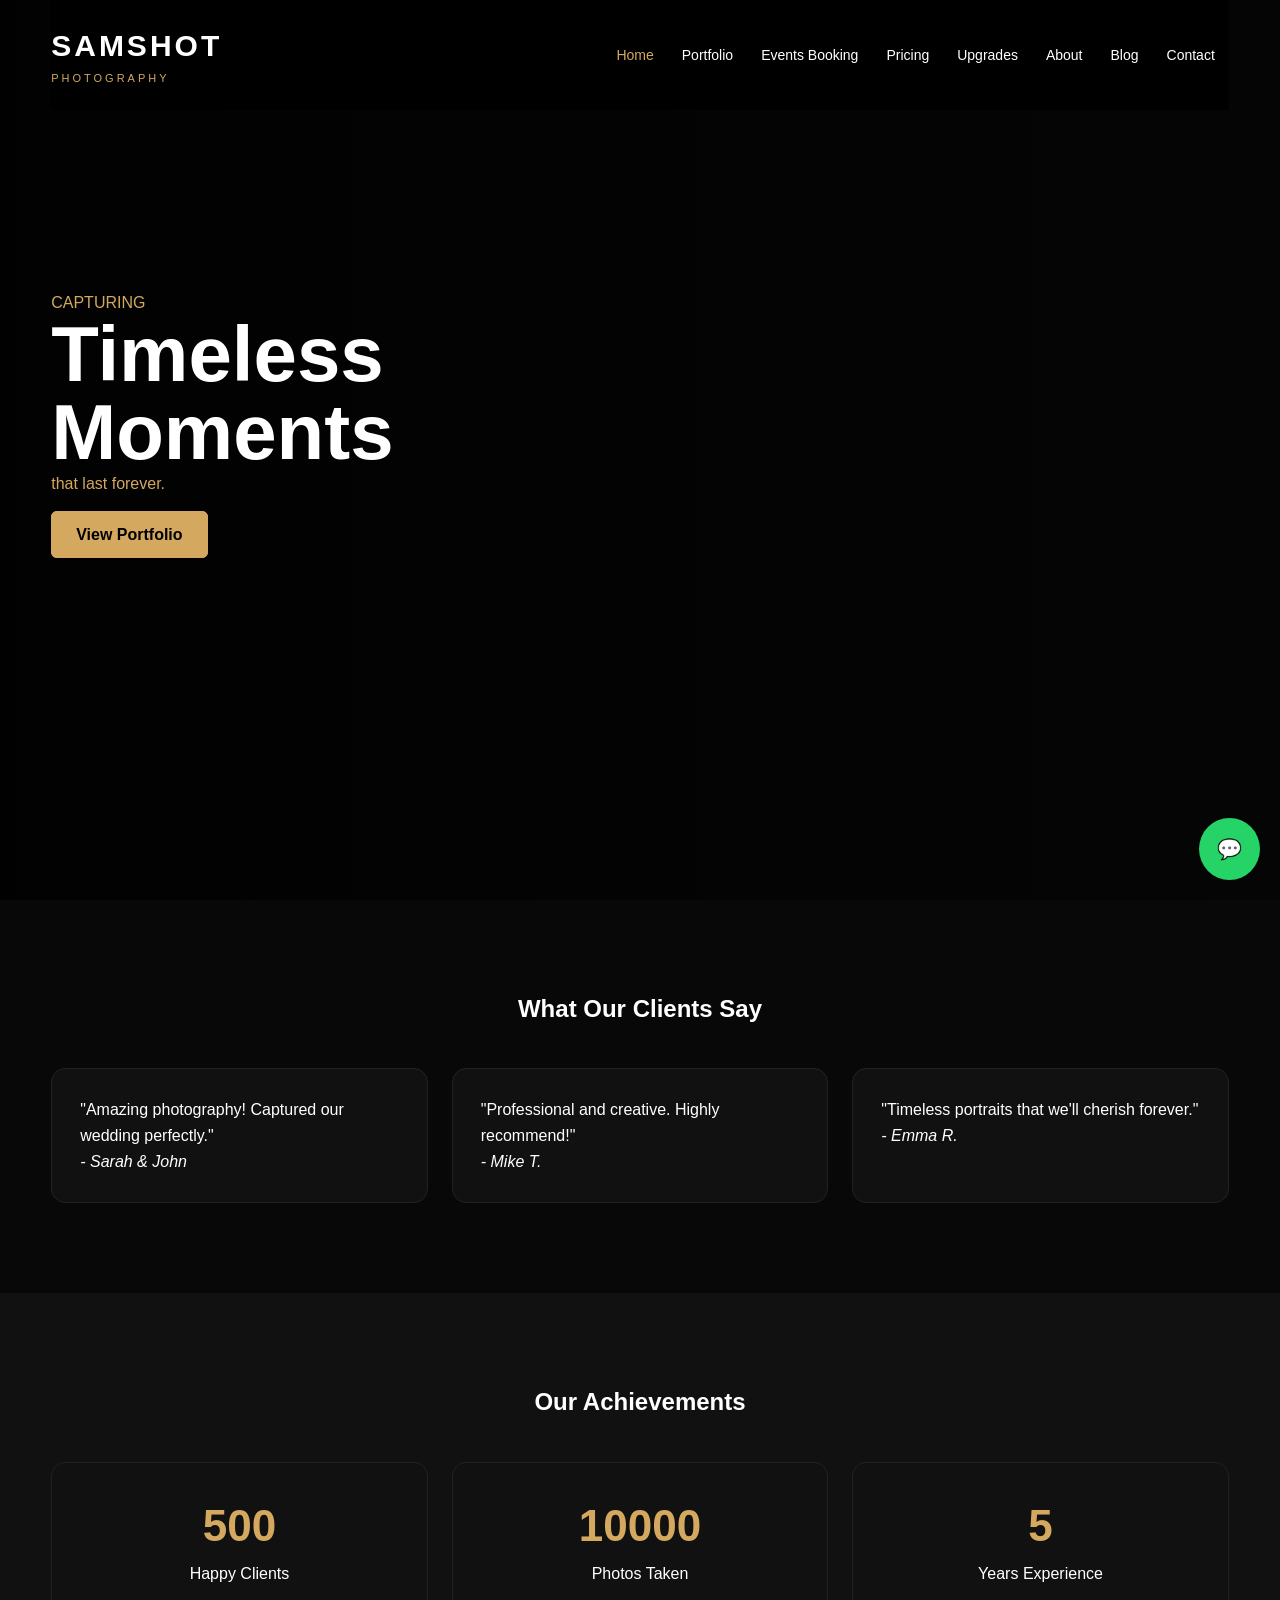
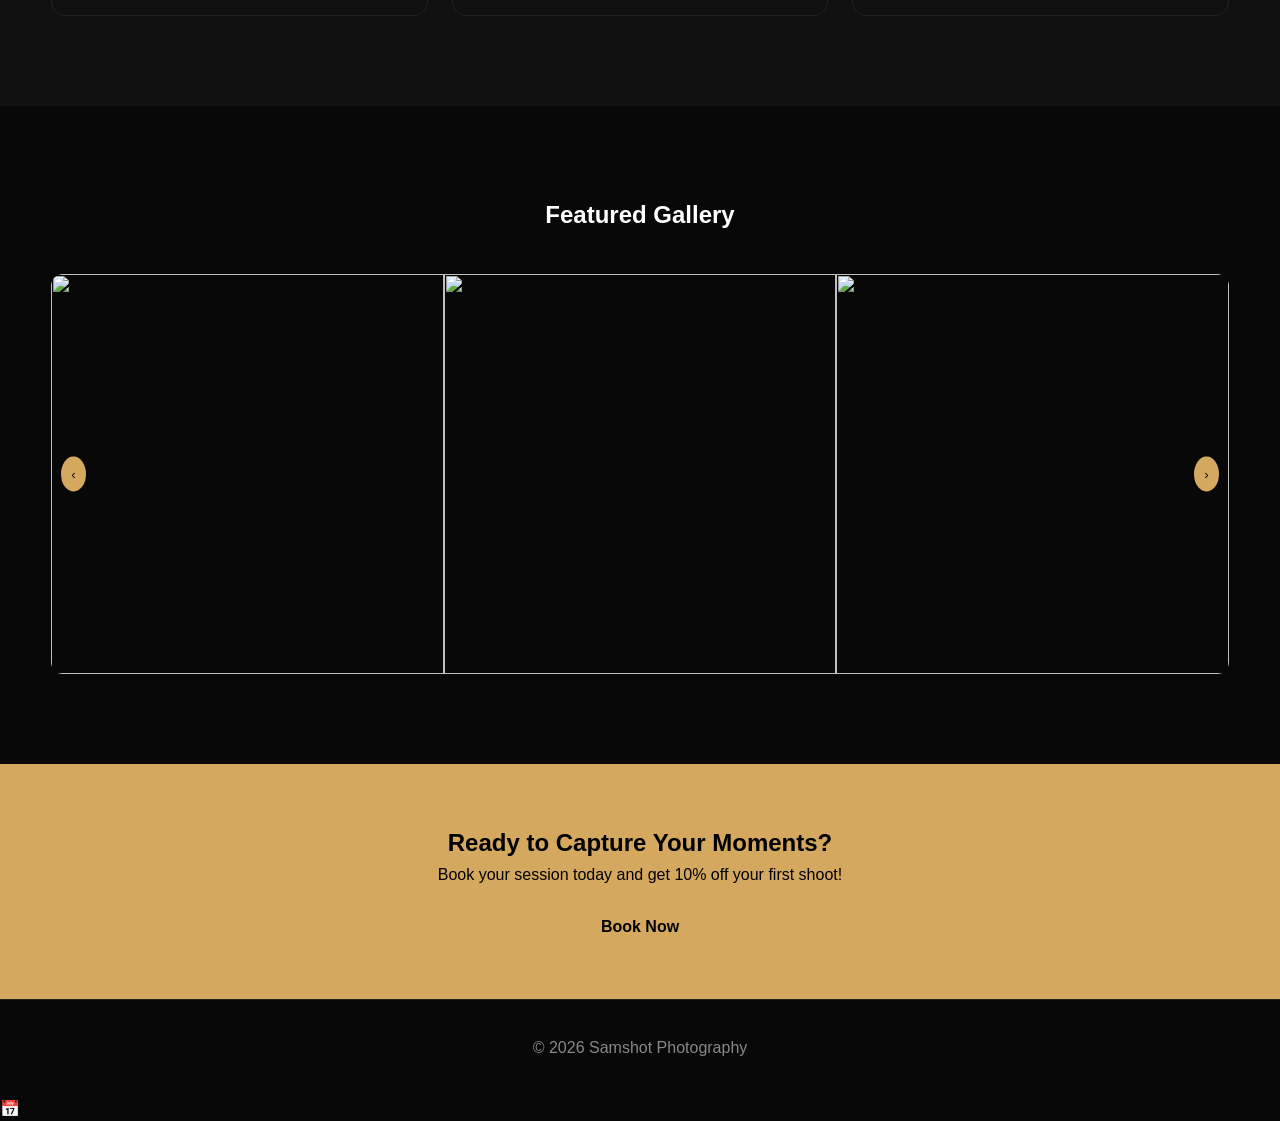
==== index.html @ 4352fd25 "first commit" ====
<!DOCTYPE html><html><head><title>Samshot Photography</title><meta name='description' content='Professional photography services in Narok, Kenya. Capturing timeless moments with cinematic quality.'><meta name='keywords' content='photography, portraits, events, outdoor shoots, Narok, Kenya'><meta property='og:title' content='Samshot Photography'><meta property='og:description' content='Capturing timeless moments that last forever.'><meta property='og:image' content='https://images.unsplash.com/photo-1492691527719-9d1e07e534b4?auto=format&fit=crop&w=1200&q=80'><meta property='og:url' content='https://samshotphotography.com'><link rel='stylesheet' href='style.css'></head><body>
<header class='hero'><div class='overlay'><div class='container'>
<div class='topbar'><div class='logo'>SAMSHOT<span>PHOTOGRAPHY</span></div><nav class='nav'><a href='index.html' class='active'>Home</a><a href='portfolio.html'>Portfolio</a><a href='events-booking.html'>Events Booking</a><a href='pricing.html'>Pricing</a><a href='upgrades.html'>Upgrades</a><a href='about.html'>About</a><a href='blog.html'>Blog</a><a href='contact.html'>Contact</a></nav><div class='hamburger' onclick='toggleMenu()'>☰</div></div><div class='nav-mobile' id='navMobile'><a href='index.html' class='active'>Home</a><a href='portfolio.html'>Portfolio</a><a href='events-booking.html'>Events Booking</a><a href='pricing.html'>Pricing</a><a href='upgrades.html'>Upgrades</a><a href='about.html'>About</a><a href='blog.html'>Blog</a><a href='contact.html'>Contact</a></div>
<div class='hero-content'><p class='gold'>CAPTURING</p><h1>Timeless Moments</h1><p class='gold'>that last forever.</p><br><a class='btn' href='portfolio.html'>View Portfolio</a></div>
</div></div></header><section class='section'><div class='container'><h2 style='text-align:center;margin-bottom:40px'>What Our Clients Say</h2><div class='grid grid-3'><div class='card'><p>"Amazing photography! Captured our wedding perfectly."</p><cite>- Sarah & John</cite></div><div class='card'><p>"Professional and creative. Highly recommend!"</p><cite>- Mike T.</cite></div><div class='card'><p>"Timeless portraits that we'll cherish forever."</p><cite>- Emma R.</cite></div></div></div></section><section class='section' style='background:#111'><div class='container'><h2 style='text-align:center;margin-bottom:40px'>Our Achievements</h2><div class='grid grid-3'><div class='card' style='text-align:center'><div class='price' id='counter1'>0</div><p>Happy Clients</p></div><div class='card' style='text-align:center'><div class='price' id='counter2'>0</div><p>Photos Taken</p></div><div class='card' style='text-align:center'><div class='price' id='counter3'>0</div><p>Years Experience</p></div></div></div></section><section class='section'><div class='container'><h2 style='text-align:center;margin-bottom:40px'>Featured Gallery</h2><div class='slider' style='position:relative;overflow:hidden;border-radius:12px'><div class='slides' style='display:flex;transition:transform 0.5s'><img src='https://images.unsplash.com/photo-1511285560929-80b456fea0bc?auto=format&fit=crop&w=800&q=80' style='width:100%;height:400px;object-fit:cover'><img src='https://images.unsplash.com/photo-1522673607200-164d1b6ce486?auto=format&fit=crop&w=800&q=80' style='width:100%;height:400px;object-fit:cover'><img src='https://images.unsplash.com/photo-1500530855697-b586d89ba3ee?auto=format&fit=crop&w=800&q=80' style='width:100%;height:400px;object-fit:cover'></div><button class='prev' style='position:absolute;left:10px;top:50%;transform:translateY(-50%);background:#d4a85f;color:#000;border:none;padding:10px;border-radius:50%'>‹</button><button class='next' style='position:absolute;right:10px;top:50%;transform:translateY(-50%);background:#d4a85f;color:#000;border:none;padding:10px;border-radius:50%'>›</button></div></div></section><section class='section' style='background:#d4a85f;color:#000;text-align:center;padding:60px 0'><div class='container'><h2>Ready to Capture Your Moments?</h2><p>Book your session today and get 10% off your first shoot!</p><br><a class='btn' href='contact.html'>Book Now</a></div></section><div class='footer'>© <span class='year'></span> Samshot Photography</div><a class='whatsapp' href='https://wa.me/254700000000' target='_blank'>💬</a><a class='sticky-booking' href='events-booking.html'>📅</a><script src='script.js'></script></body></html>
---- style.css ----
*{margin:0;padding:0;box-sizing:border-box;scroll-behavior:smooth}body{font-family:Inter,Arial,sans-serif;background:#080808;color:#fff;line-height:1.6;overflow-x:hidden}a{text-decoration:none;color:#fff;transition:.3s}a:hover{color:#d4a85f}img{max-width:100%;display:block}.container{width:92%;max-width:1300px;margin:auto}.topbar{display:flex;justify-content:space-between;align-items:center;padding:22px 0;position:sticky;top:0;background:rgba(0,0,0,.85);backdrop-filter:blur(10px);z-index:999}.logo{font-size:30px;font-weight:700;letter-spacing:3px}.logo span{display:block;font-size:11px;color:#d4a85f;font-weight:400}.nav a{margin:0 14px;font-size:14px}.btn{padding:14px 24px;border:1px solid #d4a85f;background:#d4a85f;color:#000;font-weight:700;border-radius:6px}.btn:hover{transform:translateY(-2px)}.hero{min-height:100vh;background:url('https://images.unsplash.com/photo-1492691527719-9d1e07e534b4?auto=format&fit=crop&w=1600&q=80') center/cover no-repeat;position:relative}.overlay{background:linear-gradient(to right,rgba(0,0,0,.82),rgba(0,0,0,.35));min-height:100vh}.hero-content{padding-top:180px;max-width:620px;animation:fadeUp 1s ease}.hero h1{font-size:78px;line-height:1}.gold{color:#d4a85f}.section{padding:90px 0}.grid{display:grid;gap:24px}.grid-3{grid-template-columns:repeat(auto-fit,minmax(260px,1fr))}.card{background:#111;border:1px solid #222;padding:28px;border-radius:14px;transition:.35s}.card:hover{transform:translateY(-8px);border-color:#d4a85f}.price{font-size:44px;color:#d4a85f;font-weight:700}.gallery img{height:300px;object-fit:cover;border-radius:12px;transition:.4s}.gallery img:hover{transform:scale(1.03)}input,textarea{width:100%;padding:15px;background:#101010;border:1px solid #333;color:#fff;margin-bottom:14px;border-radius:8px}.footer{text-align:center;padding:35px;color:#888;border-top:1px solid #222}.badge{display:inline-block;background:#d4a85f;color:#000;padding:6px 10px;border-radius:20px;font-size:12px;font-weight:700;margin-bottom:14px}.whatsapp{position:fixed;right:20px;bottom:20px;background:#25D366;color:#fff;padding:15px 18px;border-radius:50%;font-size:20px;z-index:999}.hamburger{display:none;font-size:24px;cursor:pointer}.nav-mobile{position:fixed;top:0;left:-100%;width:70%;height:100%;background:#111;padding:80px 20px;transition:.3s;z-index:1000}.nav-mobile a{display:block;margin:20px 0;font-size:18px}.nav-mobile.active{left:0}.nav a.active{color:#d4a85f}.nav-mobile a.active{color:#d4a85f}@media(max-width:768px){table,thead,tbody,th,td,tr{display:block}thead tr{position:absolute;top:-9999px;left:-9999px}tr{margin:0 0 1rem 0;border:1px solid #333;padding:15px;border-radius:8px}td:before{position:absolute;left:6px;width:45%;padding-right:10px;white-space:nowrap;font-weight:700}td:nth-of-type(1):before{content:"Package:"}td:nth-of-type(2):before{content:"Price:"}td:nth-of-type(3):before{content:"Details:"}td:nth-of-type(4):before{content:"Book:"}}
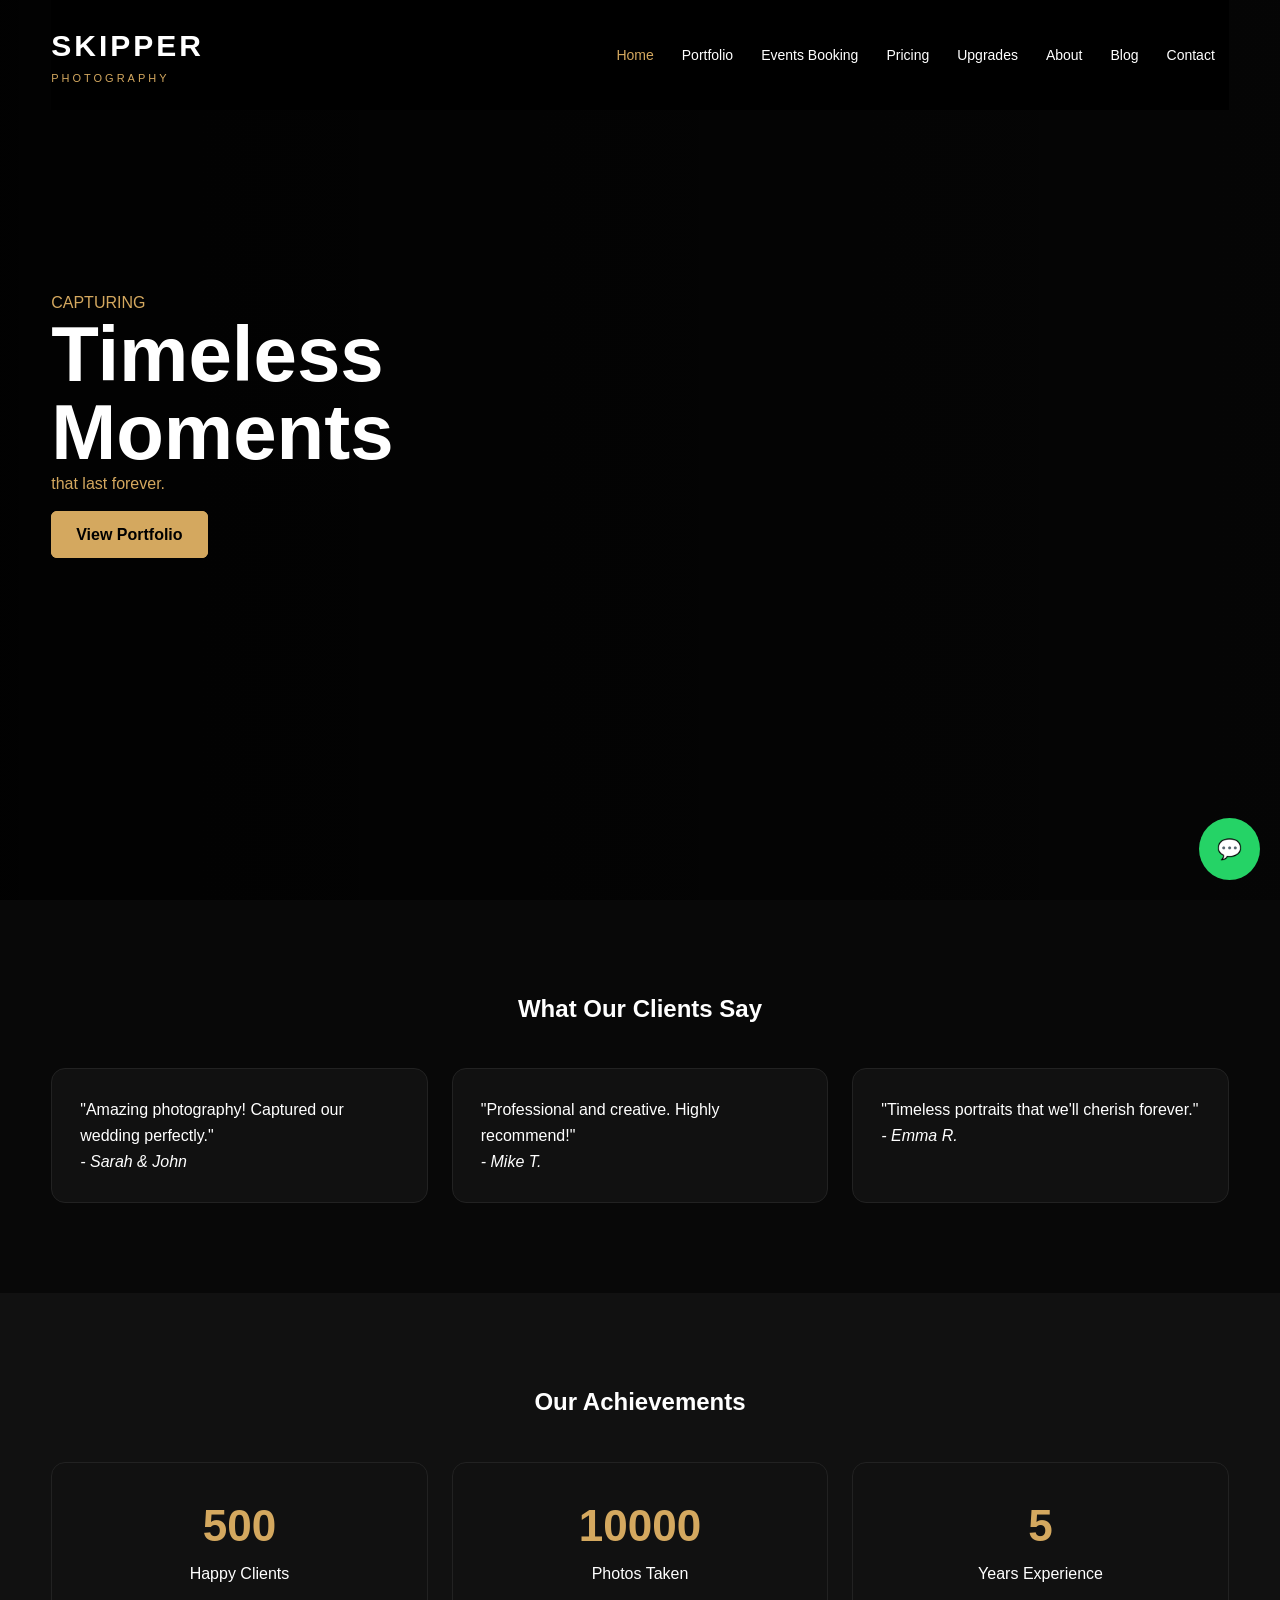
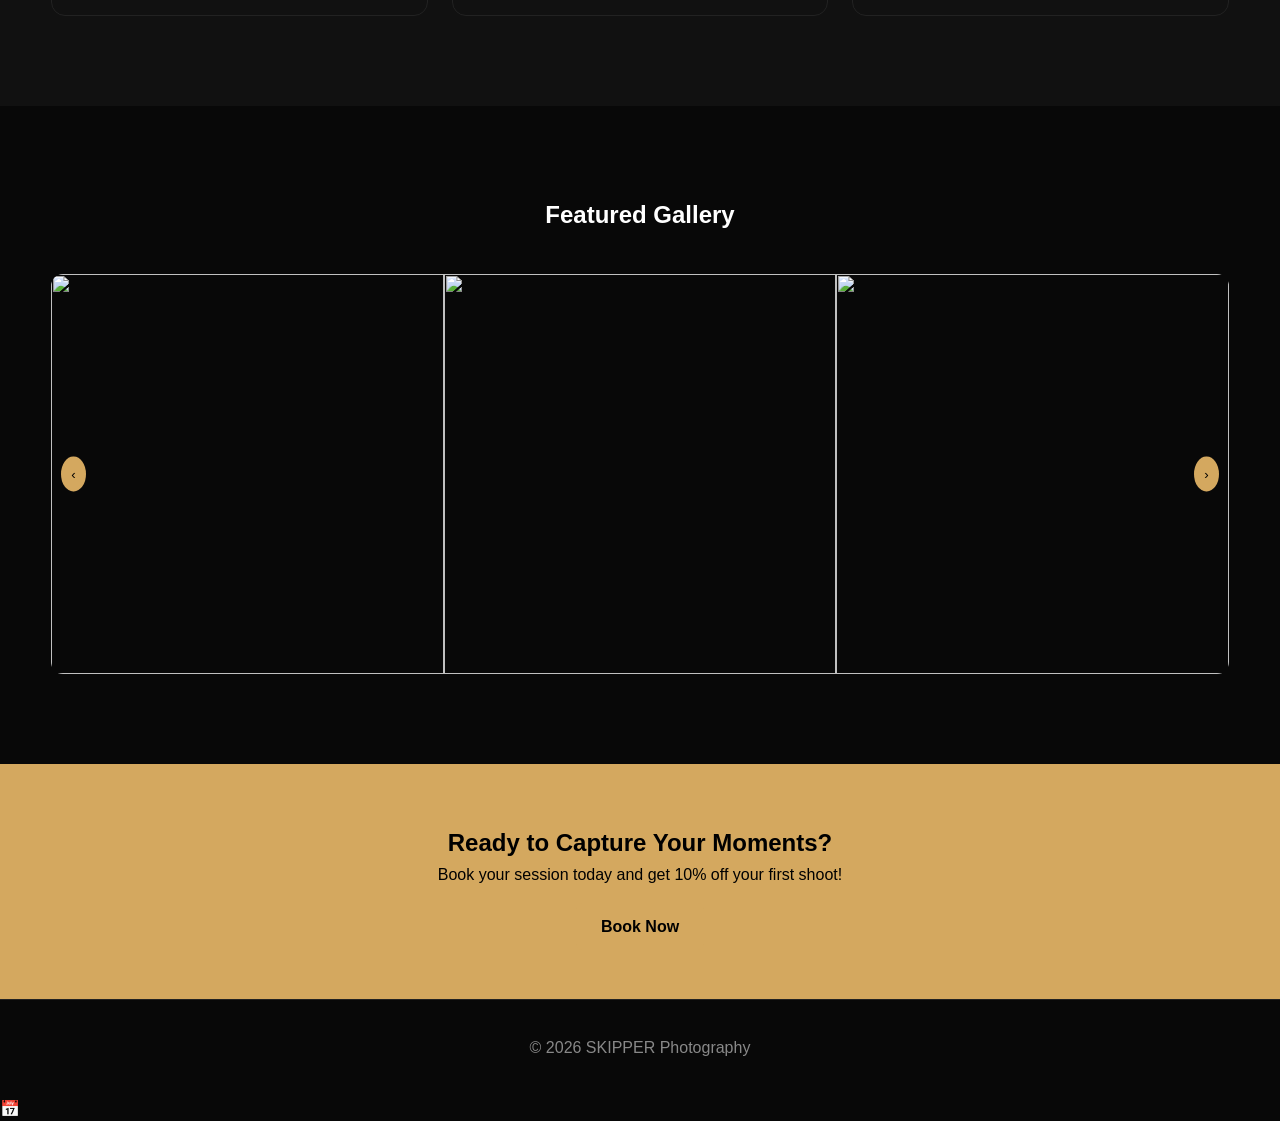
==== commit 96a43038: "updated Co-authored-by: Copilot <copilot@github.com>" ====
--- a/index.html
+++ b/index.html
@@ -1,5 +1,5 @@
-<!DOCTYPE html><html><head><title>Samshot Photography</title><meta name='description' content='Professional photography services in Narok, Kenya. Capturing timeless moments with cinematic quality.'><meta name='keywords' content='photography, portraits, events, outdoor shoots, Narok, Kenya'><meta property='og:title' content='Samshot Photography'><meta property='og:description' content='Capturing timeless moments that last forever.'><meta property='og:image' content='https://images.unsplash.com/photo-1492691527719-9d1e07e534b4?auto=format&fit=crop&w=1200&q=80'><meta property='og:url' content='https://samshotphotography.com'><link rel='stylesheet' href='style.css'></head><body>
+<!DOCTYPE html><html><head><title>SKIPPER Photography</title><meta name='description' content='Professional photography services in Narok, Kenya. Capturing timeless moments with cinematic quality.'><meta name='keywords' content='photography, portraits, events, outdoor shoots, Narok, Kenya'><meta property='og:title' content='SKIPPER Photography'><meta property='og:description' content='Capturing timeless moments that last forever.'><meta property='og:image' content='https://images.unsplash.com/photo-1492691527719-9d1e07e534b4?auto=format&fit=crop&w=1200&q=80'><meta property='og:url' content='https://SKIPPERphotography.com'><link rel='stylesheet' href='style.css'></head><body>
 <header class='hero'><div class='overlay'><div class='container'>
-<div class='topbar'><div class='logo'>SAMSHOT<span>PHOTOGRAPHY</span></div><nav class='nav'><a href='index.html' class='active'>Home</a><a href='portfolio.html'>Portfolio</a><a href='events-booking.html'>Events Booking</a><a href='pricing.html'>Pricing</a><a href='upgrades.html'>Upgrades</a><a href='about.html'>About</a><a href='blog.html'>Blog</a><a href='contact.html'>Contact</a></nav><div class='hamburger' onclick='toggleMenu()'>☰</div></div><div class='nav-mobile' id='navMobile'><a href='index.html' class='active'>Home</a><a href='portfolio.html'>Portfolio</a><a href='events-booking.html'>Events Booking</a><a href='pricing.html'>Pricing</a><a href='upgrades.html'>Upgrades</a><a href='about.html'>About</a><a href='blog.html'>Blog</a><a href='contact.html'>Contact</a></div>
+<div class='topbar'><div class='logo'>SKIPPER<span>PHOTOGRAPHY</span></div><nav class='nav'><a href='index.html' class='active'>Home</a><a href='portfolio.html'>Portfolio</a><a href='events-booking.html'>Events Booking</a><a href='pricing.html'>Pricing</a><a href='upgrades.html'>Upgrades</a><a href='about.html'>About</a><a href='blog.html'>Blog</a><a href='contact.html'>Contact</a></nav><div class='hamburger' onclick='toggleMenu()'>☰</div></div><div class='nav-mobile' id='navMobile'><a href='index.html' class='active'>Home</a><a href='portfolio.html'>Portfolio</a><a href='events-booking.html'>Events Booking</a><a href='pricing.html'>Pricing</a><a href='upgrades.html'>Upgrades</a><a href='about.html'>About</a><a href='blog.html'>Blog</a><a href='contact.html'>Contact</a></div>
 <div class='hero-content'><p class='gold'>CAPTURING</p><h1>Timeless Moments</h1><p class='gold'>that last forever.</p><br><a class='btn' href='portfolio.html'>View Portfolio</a></div>
-</div></div></header><section class='section'><div class='container'><h2 style='text-align:center;margin-bottom:40px'>What Our Clients Say</h2><div class='grid grid-3'><div class='card'><p>"Amazing photography! Captured our wedding perfectly."</p><cite>- Sarah & John</cite></div><div class='card'><p>"Professional and creative. Highly recommend!"</p><cite>- Mike T.</cite></div><div class='card'><p>"Timeless portraits that we'll cherish forever."</p><cite>- Emma R.</cite></div></div></div></section><section class='section' style='background:#111'><div class='container'><h2 style='text-align:center;margin-bottom:40px'>Our Achievements</h2><div class='grid grid-3'><div class='card' style='text-align:center'><div class='price' id='counter1'>0</div><p>Happy Clients</p></div><div class='card' style='text-align:center'><div class='price' id='counter2'>0</div><p>Photos Taken</p></div><div class='card' style='text-align:center'><div class='price' id='counter3'>0</div><p>Years Experience</p></div></div></div></section><section class='section'><div class='container'><h2 style='text-align:center;margin-bottom:40px'>Featured Gallery</h2><div class='slider' style='position:relative;overflow:hidden;border-radius:12px'><div class='slides' style='display:flex;transition:transform 0.5s'><img src='https://images.unsplash.com/photo-1511285560929-80b456fea0bc?auto=format&fit=crop&w=800&q=80' style='width:100%;height:400px;object-fit:cover'><img src='https://images.unsplash.com/photo-1522673607200-164d1b6ce486?auto=format&fit=crop&w=800&q=80' style='width:100%;height:400px;object-fit:cover'><img src='https://images.unsplash.com/photo-1500530855697-b586d89ba3ee?auto=format&fit=crop&w=800&q=80' style='width:100%;height:400px;object-fit:cover'></div><button class='prev' style='position:absolute;left:10px;top:50%;transform:translateY(-50%);background:#d4a85f;color:#000;border:none;padding:10px;border-radius:50%'>‹</button><button class='next' style='position:absolute;right:10px;top:50%;transform:translateY(-50%);background:#d4a85f;color:#000;border:none;padding:10px;border-radius:50%'>›</button></div></div></section><section class='section' style='background:#d4a85f;color:#000;text-align:center;padding:60px 0'><div class='container'><h2>Ready to Capture Your Moments?</h2><p>Book your session today and get 10% off your first shoot!</p><br><a class='btn' href='contact.html'>Book Now</a></div></section><div class='footer'>© <span class='year'></span> Samshot Photography</div><a class='whatsapp' href='https://wa.me/254700000000' target='_blank'>💬</a><a class='sticky-booking' href='events-booking.html'>📅</a><script src='script.js'></script></body></html>+</div></div></header><section class='section'><div class='container'><h2 style='text-align:center;margin-bottom:40px'>What Our Clients Say</h2><div class='grid grid-3'><div class='card'><p>"Amazing photography! Captured our wedding perfectly."</p><cite>- Sarah & John</cite></div><div class='card'><p>"Professional and creative. Highly recommend!"</p><cite>- Mike T.</cite></div><div class='card'><p>"Timeless portraits that we'll cherish forever."</p><cite>- Emma R.</cite></div></div></div></section><section class='section' style='background:#111'><div class='container'><h2 style='text-align:center;margin-bottom:40px'>Our Achievements</h2><div class='grid grid-3'><div class='card' style='text-align:center'><div class='price' id='counter1'>0</div><p>Happy Clients</p></div><div class='card' style='text-align:center'><div class='price' id='counter2'>0</div><p>Photos Taken</p></div><div class='card' style='text-align:center'><div class='price' id='counter3'>0</div><p>Years Experience</p></div></div></div></section><section class='section'><div class='container'><h2 style='text-align:center;margin-bottom:40px'>Featured Gallery</h2><div class='slider' style='position:relative;overflow:hidden;border-radius:12px'><div class='slides' style='display:flex;transition:transform 0.5s'><img src='https://images.unsplash.com/photo-1511285560929-80b456fea0bc?auto=format&fit=crop&w=800&q=80' style='width:100%;height:400px;object-fit:cover'><img src='https://images.unsplash.com/photo-1522673607200-164d1b6ce486?auto=format&fit=crop&w=800&q=80' style='width:100%;height:400px;object-fit:cover'><img src='https://images.unsplash.com/photo-1500530855697-b586d89ba3ee?auto=format&fit=crop&w=800&q=80' style='width:100%;height:400px;object-fit:cover'></div><button class='prev' style='position:absolute;left:10px;top:50%;transform:translateY(-50%);background:#d4a85f;color:#000;border:none;padding:10px;border-radius:50%'>‹</button><button class='next' style='position:absolute;right:10px;top:50%;transform:translateY(-50%);background:#d4a85f;color:#000;border:none;padding:10px;border-radius:50%'>›</button></div></div></section><section class='section' style='background:#d4a85f;color:#000;text-align:center;padding:60px 0'><div class='container'><h2>Ready to Capture Your Moments?</h2><p>Book your session today and get 10% off your first shoot!</p><br><a class='btn' href='contact.html'>Book Now</a></div></section><div class='footer'>© <span class='year'></span> SKIPPER Photography</div><a class='whatsapp' href='https://wa.me/254700000000' target='_blank'>💬</a><a class='sticky-booking' href='events-booking.html'>📅</a><script src='script.js'></script></body></html>
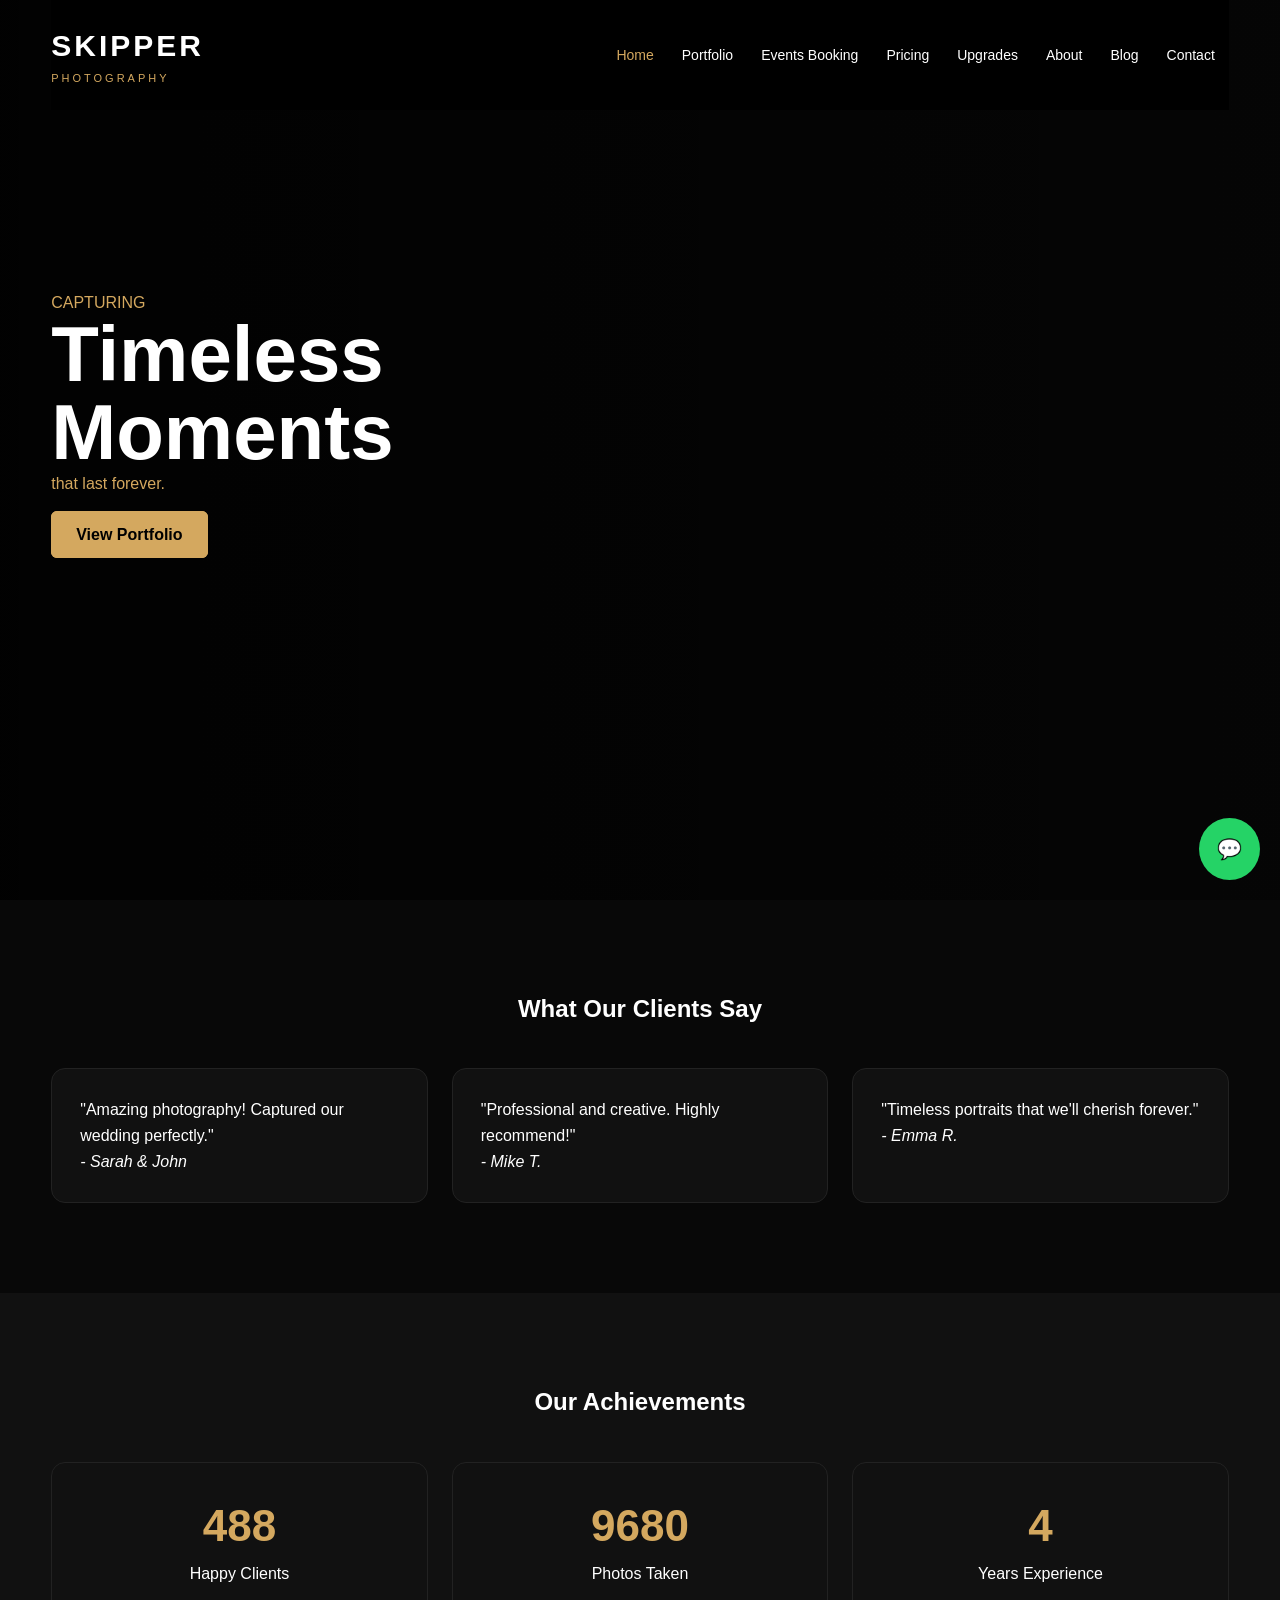
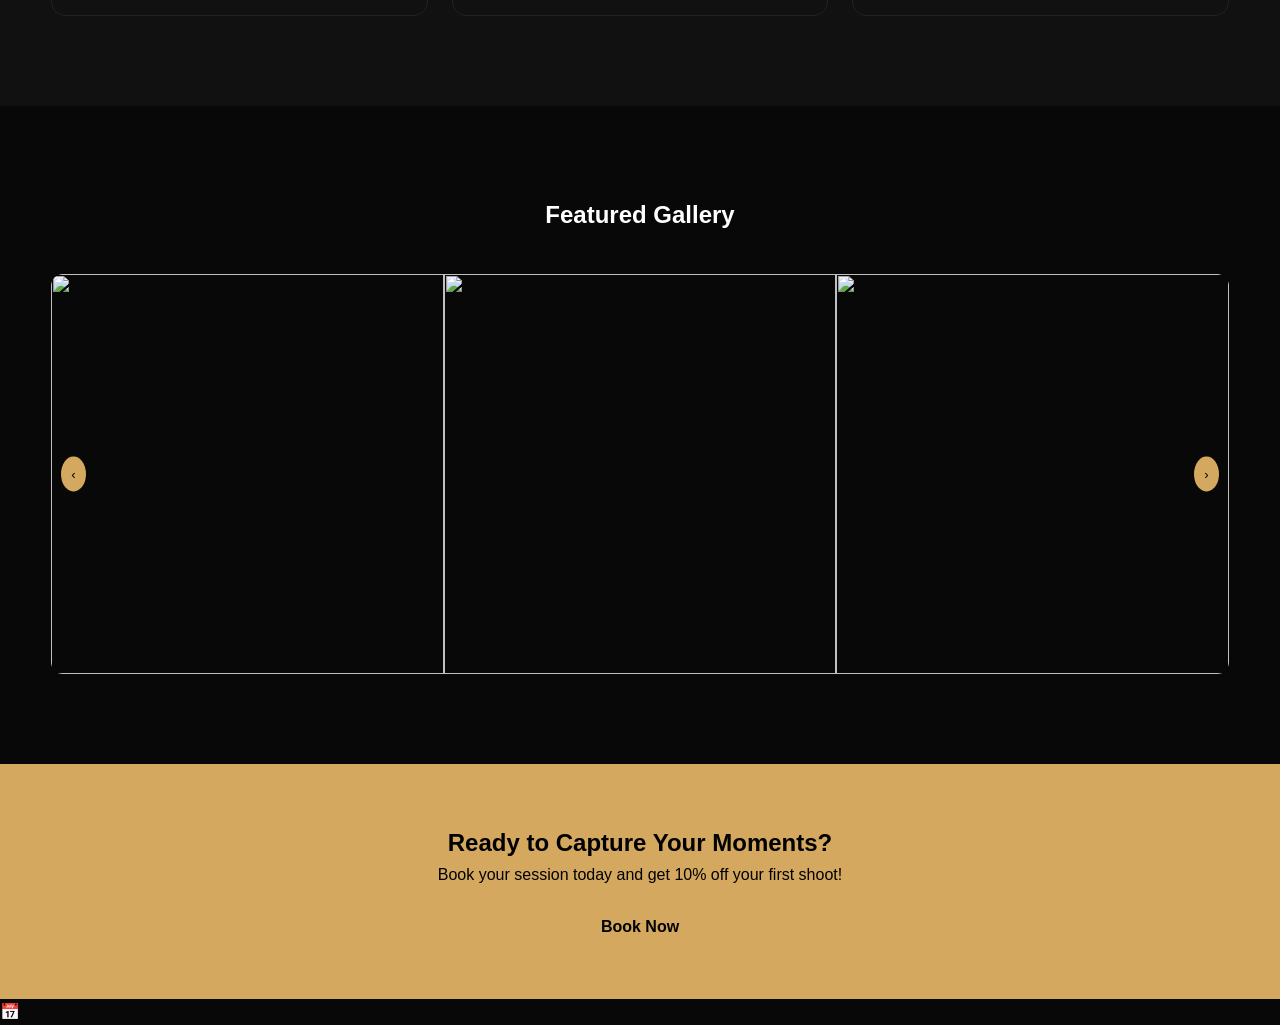
==== commit 96d95d8a: "remove footer Co-authored-by: Copilot <copilot@github.com>" ====
--- a/index.html
+++ b/index.html
@@ -1,5 +1,5 @@
 <!DOCTYPE html><html><head><title>SKIPPER Photography</title><meta name='description' content='Professional photography services in Narok, Kenya. Capturing timeless moments with cinematic quality.'><meta name='keywords' content='photography, portraits, events, outdoor shoots, Narok, Kenya'><meta property='og:title' content='SKIPPER Photography'><meta property='og:description' content='Capturing timeless moments that last forever.'><meta property='og:image' content='https://images.unsplash.com/photo-1492691527719-9d1e07e534b4?auto=format&fit=crop&w=1200&q=80'><meta property='og:url' content='https://SKIPPERphotography.com'><link rel='stylesheet' href='style.css'></head><body>
 <header class='hero'><div class='overlay'><div class='container'>
-<div class='topbar'><div class='logo'>SKIPPER<span>PHOTOGRAPHY</span></div><nav class='nav'><a href='index.html' class='active'>Home</a><a href='portfolio.html'>Portfolio</a><a href='events-booking.html'>Events Booking</a><a href='pricing.html'>Pricing</a><a href='upgrades.html'>Upgrades</a><a href='about.html'>About</a><a href='blog.html'>Blog</a><a href='contact.html'>Contact</a></nav><div class='hamburger' onclick='toggleMenu()'>☰</div></div><div class='nav-mobile' id='navMobile'><a href='index.html' class='active'>Home</a><a href='portfolio.html'>Portfolio</a><a href='events-booking.html'>Events Booking</a><a href='pricing.html'>Pricing</a><a href='upgrades.html'>Upgrades</a><a href='about.html'>About</a><a href='blog.html'>Blog</a><a href='contact.html'>Contact</a></div>
+<div class='topbar'><div class='logo'>SKIPPER<span>PHOTOGRAPHY</span></div><nav class='nav'><a href='index.html' class='active'>Home</a><a href='portfolio.html'>Portfolio</a><a href='events-booking.html'>Events Booking</a><a href='pricing.html'>Pricing</a><a href='upgrades.html'>Upgrades</a><a href='about.html'>About</a><a href='blog.html'>Blog</a><a href='contact.html'>Contact</a></nav><button class='menu-toggle' aria-label='Toggle navigation' onclick='toggleMenu()'>☰</button></div><div class='nav-mobile' id='navMobile'><a href='index.html' class='active'>Home</a><a href='portfolio.html'>Portfolio</a><a href='events-booking.html'>Events Booking</a><a href='pricing.html'>Pricing</a><a href='upgrades.html'>Upgrades</a><a href='about.html'>About</a><a href='blog.html'>Blog</a><a href='contact.html'>Contact</a></div><div class='nav-backdrop' id='navBackdrop' onclick='closeMenu()'></div>
 <div class='hero-content'><p class='gold'>CAPTURING</p><h1>Timeless Moments</h1><p class='gold'>that last forever.</p><br><a class='btn' href='portfolio.html'>View Portfolio</a></div>
-</div></div></header><section class='section'><div class='container'><h2 style='text-align:center;margin-bottom:40px'>What Our Clients Say</h2><div class='grid grid-3'><div class='card'><p>"Amazing photography! Captured our wedding perfectly."</p><cite>- Sarah & John</cite></div><div class='card'><p>"Professional and creative. Highly recommend!"</p><cite>- Mike T.</cite></div><div class='card'><p>"Timeless portraits that we'll cherish forever."</p><cite>- Emma R.</cite></div></div></div></section><section class='section' style='background:#111'><div class='container'><h2 style='text-align:center;margin-bottom:40px'>Our Achievements</h2><div class='grid grid-3'><div class='card' style='text-align:center'><div class='price' id='counter1'>0</div><p>Happy Clients</p></div><div class='card' style='text-align:center'><div class='price' id='counter2'>0</div><p>Photos Taken</p></div><div class='card' style='text-align:center'><div class='price' id='counter3'>0</div><p>Years Experience</p></div></div></div></section><section class='section'><div class='container'><h2 style='text-align:center;margin-bottom:40px'>Featured Gallery</h2><div class='slider' style='position:relative;overflow:hidden;border-radius:12px'><div class='slides' style='display:flex;transition:transform 0.5s'><img src='https://images.unsplash.com/photo-1511285560929-80b456fea0bc?auto=format&fit=crop&w=800&q=80' style='width:100%;height:400px;object-fit:cover'><img src='https://images.unsplash.com/photo-1522673607200-164d1b6ce486?auto=format&fit=crop&w=800&q=80' style='width:100%;height:400px;object-fit:cover'><img src='https://images.unsplash.com/photo-1500530855697-b586d89ba3ee?auto=format&fit=crop&w=800&q=80' style='width:100%;height:400px;object-fit:cover'></div><button class='prev' style='position:absolute;left:10px;top:50%;transform:translateY(-50%);background:#d4a85f;color:#000;border:none;padding:10px;border-radius:50%'>‹</button><button class='next' style='position:absolute;right:10px;top:50%;transform:translateY(-50%);background:#d4a85f;color:#000;border:none;padding:10px;border-radius:50%'>›</button></div></div></section><section class='section' style='background:#d4a85f;color:#000;text-align:center;padding:60px 0'><div class='container'><h2>Ready to Capture Your Moments?</h2><p>Book your session today and get 10% off your first shoot!</p><br><a class='btn' href='contact.html'>Book Now</a></div></section><div class='footer'>© <span class='year'></span> SKIPPER Photography</div><a class='whatsapp' href='https://wa.me/254700000000' target='_blank'>💬</a><a class='sticky-booking' href='events-booking.html'>📅</a><script src='script.js'></script></body></html>+</div></div></header><section class='section'><div class='container'><h2 style='text-align:center;margin-bottom:40px'>What Our Clients Say</h2><div class='grid grid-3'><div class='card'><p>"Amazing photography! Captured our wedding perfectly."</p><cite>- Sarah & John</cite></div><div class='card'><p>"Professional and creative. Highly recommend!"</p><cite>- Mike T.</cite></div><div class='card'><p>"Timeless portraits that we'll cherish forever."</p><cite>- Emma R.</cite></div></div></div></section><section class='section' style='background:#111'><div class='container'><h2 style='text-align:center;margin-bottom:40px'>Our Achievements</h2><div class='grid grid-3'><div class='card' style='text-align:center'><div class='price' id='counter1'>0</div><p>Happy Clients</p></div><div class='card' style='text-align:center'><div class='price' id='counter2'>0</div><p>Photos Taken</p></div><div class='card' style='text-align:center'><div class='price' id='counter3'>0</div><p>Years Experience</p></div></div></div></section><section class='section'><div class='container'><h2 style='text-align:center;margin-bottom:40px'>Featured Gallery</h2><div class='slider' style='position:relative;overflow:hidden;border-radius:12px'><div class='slides' style='display:flex;transition:transform 0.5s'><img src='https://images.unsplash.com/photo-1511285560929-80b456fea0bc?auto=format&fit=crop&w=800&q=80' style='width:100%;height:400px;object-fit:cover'><img src='https://images.unsplash.com/photo-1522673607200-164d1b6ce486?auto=format&fit=crop&w=800&q=80' style='width:100%;height:400px;object-fit:cover'><img src='https://images.unsplash.com/photo-1500530855697-b586d89ba3ee?auto=format&fit=crop&w=800&q=80' style='width:100%;height:400px;object-fit:cover'></div><button class='prev' style='position:absolute;left:10px;top:50%;transform:translateY(-50%);background:#d4a85f;color:#000;border:none;padding:10px;border-radius:50%'>‹</button><button class='next' style='position:absolute;right:10px;top:50%;transform:translateY(-50%);background:#d4a85f;color:#000;border:none;padding:10px;border-radius:50%'>›</button></div></div></section><section class='section' style='background:#d4a85f;color:#000;text-align:center;padding:60px 0'><div class='container'><h2>Ready to Capture Your Moments?</h2><p>Book your session today and get 10% off your first shoot!</p><br><a class='btn' href='contact.html'>Book Now</a></div></section><a class='whatsapp' href='https://wa.me/254700000000' target='_blank'>💬</a><a class='sticky-booking' href='events-booking.html'>📅</a><script src='script.js'></script></body></html>
--- a/style.css
+++ b/style.css
@@ -1 +1 @@
-*{margin:0;padding:0;box-sizing:border-box;scroll-behavior:smooth}body{font-family:Inter,Arial,sans-serif;background:#080808;color:#fff;line-height:1.6;overflow-x:hidden}a{text-decoration:none;color:#fff;transition:.3s}a:hover{color:#d4a85f}img{max-width:100%;display:block}.container{width:92%;max-width:1300px;margin:auto}.topbar{display:flex;justify-content:space-between;align-items:center;padding:22px 0;position:sticky;top:0;background:rgba(0,0,0,.85);backdrop-filter:blur(10px);z-index:999}.logo{font-size:30px;font-weight:700;letter-spacing:3px}.logo span{display:block;font-size:11px;color:#d4a85f;font-weight:400}.nav a{margin:0 14px;font-size:14px}.btn{padding:14px 24px;border:1px solid #d4a85f;background:#d4a85f;color:#000;font-weight:700;border-radius:6px}.btn:hover{transform:translateY(-2px)}.hero{min-height:100vh;background:url('https://images.unsplash.com/photo-1492691527719-9d1e07e534b4?auto=format&fit=crop&w=1600&q=80') center/cover no-repeat;position:relative}.overlay{background:linear-gradient(to right,rgba(0,0,0,.82),rgba(0,0,0,.35));min-height:100vh}.hero-content{padding-top:180px;max-width:620px;animation:fadeUp 1s ease}.hero h1{font-size:78px;line-height:1}.gold{color:#d4a85f}.section{padding:90px 0}.grid{display:grid;gap:24px}.grid-3{grid-template-columns:repeat(auto-fit,minmax(260px,1fr))}.card{background:#111;border:1px solid #222;padding:28px;border-radius:14px;transition:.35s}.card:hover{transform:translateY(-8px);border-color:#d4a85f}.price{font-size:44px;color:#d4a85f;font-weight:700}.gallery img{height:300px;object-fit:cover;border-radius:12px;transition:.4s}.gallery img:hover{transform:scale(1.03)}input,textarea{width:100%;padding:15px;background:#101010;border:1px solid #333;color:#fff;margin-bottom:14px;border-radius:8px}.footer{text-align:center;padding:35px;color:#888;border-top:1px solid #222}.badge{display:inline-block;background:#d4a85f;color:#000;padding:6px 10px;border-radius:20px;font-size:12px;font-weight:700;margin-bottom:14px}.whatsapp{position:fixed;right:20px;bottom:20px;background:#25D366;color:#fff;padding:15px 18px;border-radius:50%;font-size:20px;z-index:999}.hamburger{display:none;font-size:24px;cursor:pointer}.nav-mobile{position:fixed;top:0;left:-100%;width:70%;height:100%;background:#111;padding:80px 20px;transition:.3s;z-index:1000}.nav-mobile a{display:block;margin:20px 0;font-size:18px}.nav-mobile.active{left:0}.nav a.active{color:#d4a85f}.nav-mobile a.active{color:#d4a85f}@media(max-width:768px){table,thead,tbody,th,td,tr{display:block}thead tr{position:absolute;top:-9999px;left:-9999px}tr{margin:0 0 1rem 0;border:1px solid #333;padding:15px;border-radius:8px}td:before{position:absolute;left:6px;width:45%;padding-right:10px;white-space:nowrap;font-weight:700}td:nth-of-type(1):before{content:"Package:"}td:nth-of-type(2):before{content:"Price:"}td:nth-of-type(3):before{content:"Details:"}td:nth-of-type(4):before{content:"Book:"}}+*{margin:0;padding:0;box-sizing:border-box;scroll-behavior:smooth}body{font-family:Inter,Arial,sans-serif;background:#080808;color:#fff;line-height:1.6;overflow-x:hidden}a{text-decoration:none;color:#fff;transition:.3s}a:hover{color:#d4a85f}img{max-width:100%;display:block}.container{width:92%;max-width:1300px;margin:auto}.topbar{display:flex;justify-content:space-between;align-items:center;padding:22px 0;position:sticky;top:0;background:rgba(0,0,0,.85);backdrop-filter:blur(10px);z-index:999}.logo{font-size:30px;font-weight:700;letter-spacing:3px}.logo span{display:block;font-size:11px;color:#d4a85f;font-weight:400}.nav a{margin:0 14px;font-size:14px}.btn{padding:14px 24px;border:1px solid #d4a85f;background:#d4a85f;color:#000;font-weight:700;border-radius:6px}.btn:hover{transform:translateY(-2px)}.hero{min-height:100vh;background:url('https://images.unsplash.com/photo-1492691527719-9d1e07e534b4?auto=format&fit=crop&w=1600&q=80') center/cover no-repeat;position:relative}.overlay{background:linear-gradient(to right,rgba(0,0,0,.82),rgba(0,0,0,.35));min-height:100vh}.hero-content{padding-top:180px;max-width:620px;animation:fadeUp 1s ease}.hero h1{font-size:78px;line-height:1}.gold{color:#d4a85f}.section{padding:90px 0}.grid{display:grid;gap:24px}.grid-3{grid-template-columns:repeat(auto-fit,minmax(260px,1fr))}.card{background:#111;border:1px solid #222;padding:28px;border-radius:14px;transition:.35s}.card:hover{transform:translateY(-8px);border-color:#d4a85f}.price{font-size:44px;color:#d4a85f;font-weight:700}.gallery img{height:300px;object-fit:cover;border-radius:12px;transition:.4s}.gallery img:hover{transform:scale(1.03)}input,textarea{width:100%;padding:15px;background:#101010;border:1px solid #333;color:#fff;margin-bottom:14px;border-radius:8px}.footer{text-align:center;padding:35px;color:#888;border-top:1px solid #222}.badge{display:inline-block;background:#d4a85f;color:#000;padding:6px 10px;border-radius:20px;font-size:12px;font-weight:700;margin-bottom:14px}.pricing-table-wrap{overflow-x:auto;margin-top:24px}.pricing-table{width:100%;border-collapse:collapse;margin-top:40px}.pricing-table th,.pricing-table td{padding:18px 20px;border:1px solid #333;text-align:left;vertical-align:top}.pricing-table thead{background:#1a1a1a;color:#d4a85f}.pricing-table tbody tr:nth-child(even){background:#0f0f0f}.pricing-table td a.btn{margin:0}.pricing-table td:last-child{min-width:140px}.whatsapp{position:fixed;right:20px;bottom:20px;background:#25D366;color:#fff;padding:15px 18px;border-radius:50%;font-size:20px;z-index:999}.hamburger{display:none;font-size:24px;cursor:pointer}.nav-mobile{position:fixed;top:0;left:-100%;width:70%;height:100%;background:#111;padding:80px 20px;transition:.3s;z-index:1000}.nav-mobile a{display:block;margin:20px 0;font-size:18px}.nav-mobile.active{left:0}.nav a.active{color:#d4a85f}.nav-mobile a.active{color:#d4a85f}.menu-toggle{display:none;background:#d4a85f;color:#000;border:none;padding:12px 16px;border-radius:8px;font-size:20px;cursor:pointer}.nav-backdrop{position:fixed;inset:0;background:rgba(0,0,0,.65);opacity:0;visibility:hidden;transition:opacity .3s,visibility .3s;z-index:995}.nav-backdrop.active{opacity:1;visibility:visible}.nav-mobile{position:fixed;top:0;left:-100%;width:280px;height:100%;background:#111;padding:80px 24px;transition:left .3s;z-index:1000;overflow-y:auto}.nav-mobile a{display:block;margin:18px 0;font-size:18px}.nav-mobile.active{left:0}body.nav-open{overflow:hidden}@media(max-width:1000px){.topbar{flex-direction:row;align-items:center;gap:10px;padding:18px 16px;position:sticky;top:0}.hero-content{padding-top:140px}.hero h1{font-size:50px}.menu-toggle,.hamburger{display:block}.nav{display:none!important}.topbar .nav{display:none!important}.nav-mobile{width:260px}.nav-mobile a{margin:16px 0;font-size:16px}.container{width:95%}.grid-3{grid-template-columns:1fr}.pricing-table{margin-top:20px}.pricing-table th,.pricing-table td{display:block;width:100%;box-sizing:border-box}.pricing-table thead{display:none}.pricing-table tbody tr{display:block;margin-bottom:22px;border:1px solid #333;border-radius:12px;overflow:hidden}.pricing-table td{position:relative;padding:16px 20px 16px 120px}.pricing-table td:before{position:absolute;top:16px;left:20px;width:90px;color:#d4a85f;font-weight:700}.pricing-table td:nth-of-type(1):before{content:"Package:"}.pricing-table td:nth-of-type(2):before{content:"Price:"}.pricing-table td:nth-of-type(3):before{content:"Details:"}.pricing-table td:nth-of-type(4):before{content:"Book:"}}
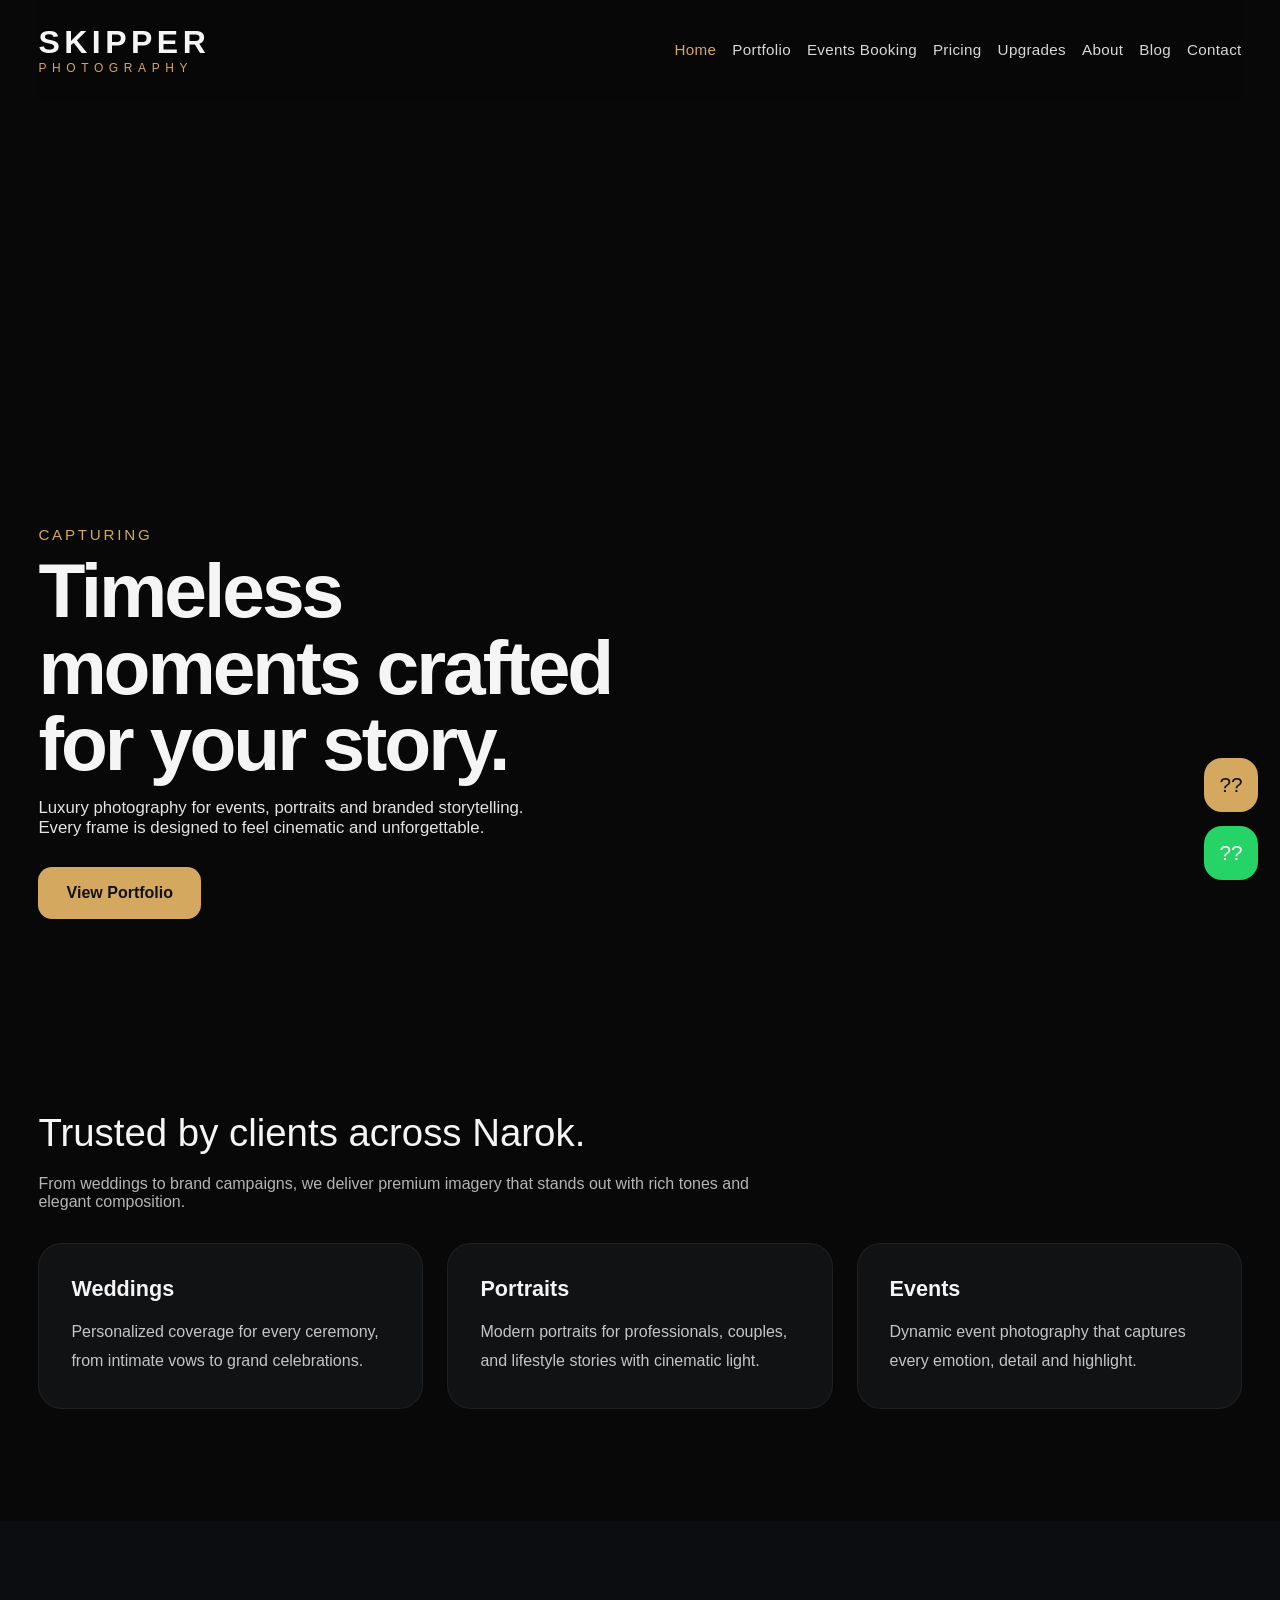
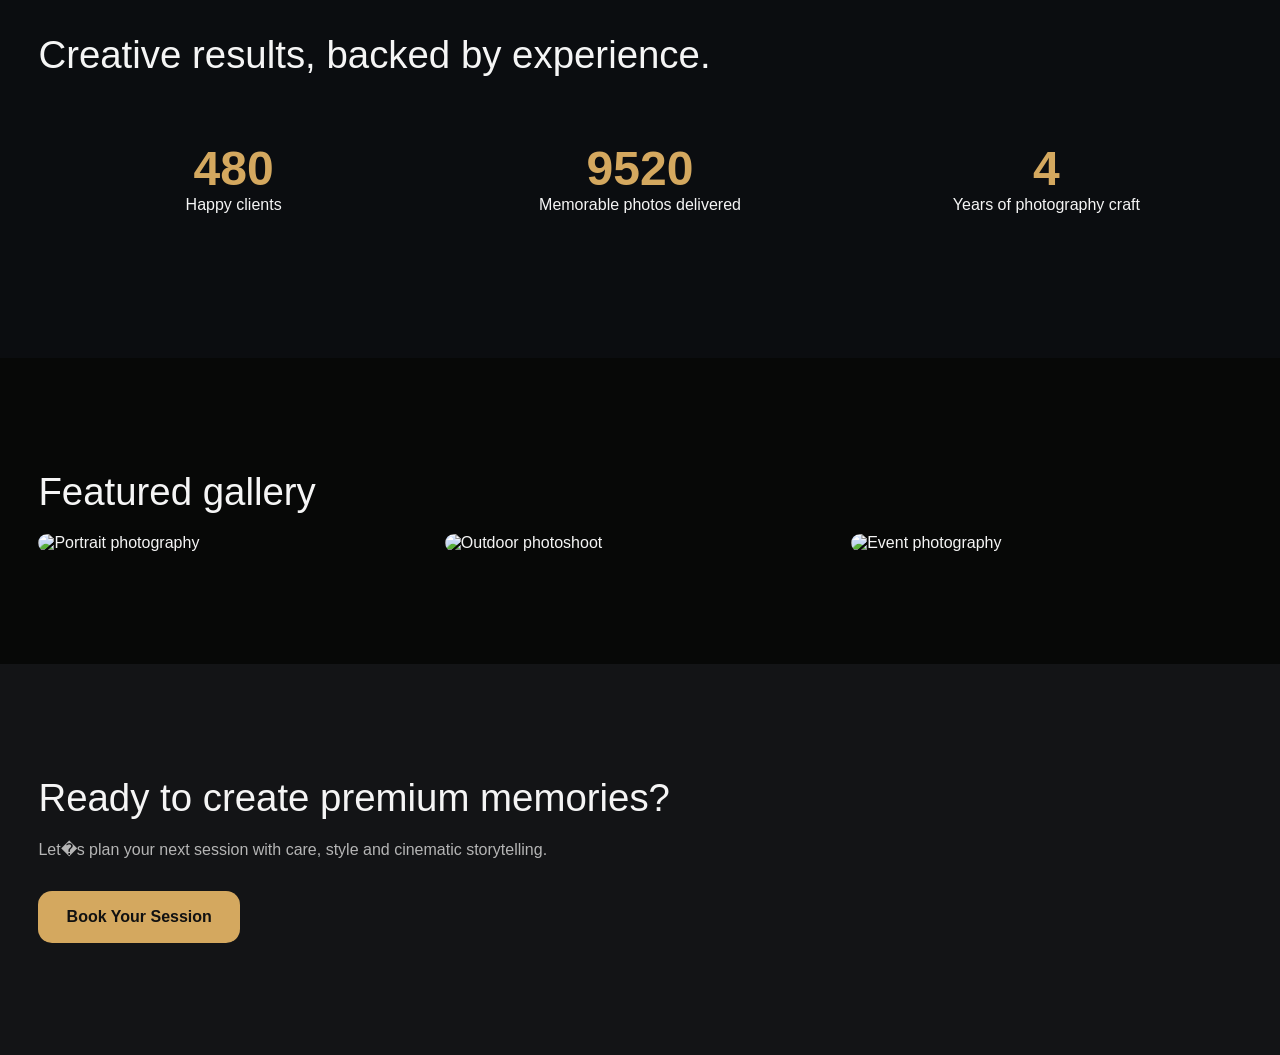
==== commit db428a29: "update all file instyling and responisve ness Co-authored-by: Copilot <copilot@github.com>" ====
--- a/index.html
+++ b/index.html
@@ -1,5 +1,110 @@
-<!DOCTYPE html><html><head><title>SKIPPER Photography</title><meta name='description' content='Professional photography services in Narok, Kenya. Capturing timeless moments with cinematic quality.'><meta name='keywords' content='photography, portraits, events, outdoor shoots, Narok, Kenya'><meta property='og:title' content='SKIPPER Photography'><meta property='og:description' content='Capturing timeless moments that last forever.'><meta property='og:image' content='https://images.unsplash.com/photo-1492691527719-9d1e07e534b4?auto=format&fit=crop&w=1200&q=80'><meta property='og:url' content='https://SKIPPERphotography.com'><link rel='stylesheet' href='style.css'></head><body>
-<header class='hero'><div class='overlay'><div class='container'>
-<div class='topbar'><div class='logo'>SKIPPER<span>PHOTOGRAPHY</span></div><nav class='nav'><a href='index.html' class='active'>Home</a><a href='portfolio.html'>Portfolio</a><a href='events-booking.html'>Events Booking</a><a href='pricing.html'>Pricing</a><a href='upgrades.html'>Upgrades</a><a href='about.html'>About</a><a href='blog.html'>Blog</a><a href='contact.html'>Contact</a></nav><button class='menu-toggle' aria-label='Toggle navigation' onclick='toggleMenu()'>☰</button></div><div class='nav-mobile' id='navMobile'><a href='index.html' class='active'>Home</a><a href='portfolio.html'>Portfolio</a><a href='events-booking.html'>Events Booking</a><a href='pricing.html'>Pricing</a><a href='upgrades.html'>Upgrades</a><a href='about.html'>About</a><a href='blog.html'>Blog</a><a href='contact.html'>Contact</a></div><div class='nav-backdrop' id='navBackdrop' onclick='closeMenu()'></div>
-<div class='hero-content'><p class='gold'>CAPTURING</p><h1>Timeless Moments</h1><p class='gold'>that last forever.</p><br><a class='btn' href='portfolio.html'>View Portfolio</a></div>
-</div></div></header><section class='section'><div class='container'><h2 style='text-align:center;margin-bottom:40px'>What Our Clients Say</h2><div class='grid grid-3'><div class='card'><p>"Amazing photography! Captured our wedding perfectly."</p><cite>- Sarah & John</cite></div><div class='card'><p>"Professional and creative. Highly recommend!"</p><cite>- Mike T.</cite></div><div class='card'><p>"Timeless portraits that we'll cherish forever."</p><cite>- Emma R.</cite></div></div></div></section><section class='section' style='background:#111'><div class='container'><h2 style='text-align:center;margin-bottom:40px'>Our Achievements</h2><div class='grid grid-3'><div class='card' style='text-align:center'><div class='price' id='counter1'>0</div><p>Happy Clients</p></div><div class='card' style='text-align:center'><div class='price' id='counter2'>0</div><p>Photos Taken</p></div><div class='card' style='text-align:center'><div class='price' id='counter3'>0</div><p>Years Experience</p></div></div></div></section><section class='section'><div class='container'><h2 style='text-align:center;margin-bottom:40px'>Featured Gallery</h2><div class='slider' style='position:relative;overflow:hidden;border-radius:12px'><div class='slides' style='display:flex;transition:transform 0.5s'><img src='https://images.unsplash.com/photo-1511285560929-80b456fea0bc?auto=format&fit=crop&w=800&q=80' style='width:100%;height:400px;object-fit:cover'><img src='https://images.unsplash.com/photo-1522673607200-164d1b6ce486?auto=format&fit=crop&w=800&q=80' style='width:100%;height:400px;object-fit:cover'><img src='https://images.unsplash.com/photo-1500530855697-b586d89ba3ee?auto=format&fit=crop&w=800&q=80' style='width:100%;height:400px;object-fit:cover'></div><button class='prev' style='position:absolute;left:10px;top:50%;transform:translateY(-50%);background:#d4a85f;color:#000;border:none;padding:10px;border-radius:50%'>‹</button><button class='next' style='position:absolute;right:10px;top:50%;transform:translateY(-50%);background:#d4a85f;color:#000;border:none;padding:10px;border-radius:50%'>›</button></div></div></section><section class='section' style='background:#d4a85f;color:#000;text-align:center;padding:60px 0'><div class='container'><h2>Ready to Capture Your Moments?</h2><p>Book your session today and get 10% off your first shoot!</p><br><a class='btn' href='contact.html'>Book Now</a></div></section><a class='whatsapp' href='https://wa.me/254700000000' target='_blank'>💬</a><a class='sticky-booking' href='events-booking.html'>📅</a><script src='script.js'></script></body></html>+<!DOCTYPE html>
+<html lang="en">
+<head>
+  <meta charset="UTF-8">
+  <meta name="viewport" content="width=device-width, initial-scale=1.0">
+  <title>SKIPPER Photography</title>
+  <meta name='description' content='Professional photography services in Narok, Kenya. Capturing timeless moments with cinematic quality.'>
+  <meta name='keywords' content='photography, portraits, events, outdoor shoots, Narok, Kenya'>
+  <meta property='og:title' content='SKIPPER Photography'>
+  <meta property='og:description' content='Capturing timeless moments that last forever.'>
+  <meta property='og:image' content='https://images.unsplash.com/photo-1492691527719-9d1e07e534b4?auto=format&fit=crop&w=1200&q=80'>
+  <link rel='stylesheet' href='style.css'>
+</head>
+<body>
+  <div class='topbar container'>
+    <div class='logo'>SKIPPER<span>PHOTOGRAPHY</span></div>
+    <nav class='nav'>
+      <a href='index.html' class='active'>Home</a>
+      <a href='portfolio.html'>Portfolio</a>
+      <a href='events-booking.html'>Events Booking</a>
+      <a href='pricing.html'>Pricing</a>
+      <a href='upgrades.html'>Upgrades</a>
+      <a href='about.html'>About</a>
+      <a href='blog.html'>Blog</a>
+      <a href='contact.html'>Contact</a>
+    </nav>
+    <button class='menu-toggle' aria-label='Toggle navigation' onclick='toggleMenu()'>?</button>
+  </div>
+  <div class='nav-mobile' id='navMobile'>
+    <a href='index.html' class='active'>Home</a>
+    <a href='portfolio.html'>Portfolio</a>
+    <a href='events-booking.html'>Events Booking</a>
+    <a href='pricing.html'>Pricing</a>
+    <a href='upgrades.html'>Upgrades</a>
+    <a href='about.html'>About</a>
+    <a href='blog.html'>Blog</a>
+    <a href='contact.html'>Contact</a>
+  </div>
+  <div class='nav-backdrop' id='navBackdrop' onclick='closeMenu()'></div>
+  <header class='hero'>
+    <div class='container'>
+      <div class='hero-content'>
+        <span class='gold-label'>Capturing</span>
+        <h1>Timeless moments crafted for your story.</h1>
+        <p>Luxury photography for events, portraits and branded storytelling. Every frame is designed to feel cinematic and unforgettable.</p>
+        <a class='btn' href='portfolio.html'>View Portfolio</a>
+      </div>
+    </div>
+  </header>
+  <section class='section'>
+    <div class='container'>
+      <div class='section-title'>Trusted by clients across Narok.</div>
+      <div class='section-subtitle'>From weddings to brand campaigns, we deliver premium imagery that stands out with rich tones and elegant composition.</div>
+      <div class='grid grid-3'>
+        <div class='card'>
+          <h3>Weddings</h3>
+          <p>Personalized coverage for every ceremony, from intimate vows to grand celebrations.</p>
+        </div>
+        <div class='card'>
+          <h3>Portraits</h3>
+          <p>Modern portraits for professionals, couples, and lifestyle stories with cinematic light.</p>
+        </div>
+        <div class='card'>
+          <h3>Events</h3>
+          <p>Dynamic event photography that captures every emotion, detail and highlight.</p>
+        </div>
+      </div>
+    </div>
+  </section>
+  <section class='section' style='background:#0b0d10;'>
+    <div class='container'>
+      <div class='section-title'>Creative results, backed by experience.</div>
+      <div class='stats-grid'>
+        <div class='stat-card'>
+          <h3 id='counter1'>500</h3>
+          <p>Happy clients</p>
+        </div>
+        <div class='stat-card'>
+          <h3 id='counter2'>10k</h3>
+          <p>Memorable photos delivered</p>
+        </div>
+        <div class='stat-card'>
+          <h3 id='counter3'>5</h3>
+          <p>Years of photography craft</p>
+        </div>
+      </div>
+    </div>
+  </section>
+  <section class='section'>
+    <div class='container'>
+      <div class='section-title'>Featured gallery</div>
+      <div class='gallery-grid'>
+        <div class='gallery-item'><img loading='lazy' src='https://images.unsplash.com/photo-1511285560929-80b456fea0bc?auto=format&fit=crop&w=900&q=80' alt='Portrait photography'></div>
+        <div class='gallery-item'><img loading='lazy' src='https://images.unsplash.com/photo-1522673607200-164d1b6ce486?auto=format&fit=crop&w=900&q=80' alt='Outdoor photoshoot'></div>
+        <div class='gallery-item'><img loading='lazy' src='https://images.unsplash.com/photo-1500530855697-b586d89ba3ee?auto=format&fit=crop&w=900&q=80' alt='Event photography'></div>
+      </div>
+    </div>
+  </section>
+  <section class='section' style='background:#131416;'>
+    <div class='container'>
+      <div class='section-title'>Ready to create premium memories?</div>
+      <p class='section-subtitle'>Let�s plan your next session with care, style and cinematic storytelling.</p>
+      <a class='btn' href='contact.html'>Book Your Session</a>
+    </div>
+  </section>
+  <a class='whatsapp' href='https://wa.me/254700000000' target='_blank'>??</a>
+  <a class='sticky-booking' href='events-booking.html'>??</a>
+  <script src='script.js'></script>
+</body>
+</html>
--- a/style.css
+++ b/style.css
@@ -1 +1,613 @@
-*{margin:0;padding:0;box-sizing:border-box;scroll-behavior:smooth}body{font-family:Inter,Arial,sans-serif;background:#080808;color:#fff;line-height:1.6;overflow-x:hidden}a{text-decoration:none;color:#fff;transition:.3s}a:hover{color:#d4a85f}img{max-width:100%;display:block}.container{width:92%;max-width:1300px;margin:auto}.topbar{display:flex;justify-content:space-between;align-items:center;padding:22px 0;position:sticky;top:0;background:rgba(0,0,0,.85);backdrop-filter:blur(10px);z-index:999}.logo{font-size:30px;font-weight:700;letter-spacing:3px}.logo span{display:block;font-size:11px;color:#d4a85f;font-weight:400}.nav a{margin:0 14px;font-size:14px}.btn{padding:14px 24px;border:1px solid #d4a85f;background:#d4a85f;color:#000;font-weight:700;border-radius:6px}.btn:hover{transform:translateY(-2px)}.hero{min-height:100vh;background:url('https://images.unsplash.com/photo-1492691527719-9d1e07e534b4?auto=format&fit=crop&w=1600&q=80') center/cover no-repeat;position:relative}.overlay{background:linear-gradient(to right,rgba(0,0,0,.82),rgba(0,0,0,.35));min-height:100vh}.hero-content{padding-top:180px;max-width:620px;animation:fadeUp 1s ease}.hero h1{font-size:78px;line-height:1}.gold{color:#d4a85f}.section{padding:90px 0}.grid{display:grid;gap:24px}.grid-3{grid-template-columns:repeat(auto-fit,minmax(260px,1fr))}.card{background:#111;border:1px solid #222;padding:28px;border-radius:14px;transition:.35s}.card:hover{transform:translateY(-8px);border-color:#d4a85f}.price{font-size:44px;color:#d4a85f;font-weight:700}.gallery img{height:300px;object-fit:cover;border-radius:12px;transition:.4s}.gallery img:hover{transform:scale(1.03)}input,textarea{width:100%;padding:15px;background:#101010;border:1px solid #333;color:#fff;margin-bottom:14px;border-radius:8px}.footer{text-align:center;padding:35px;color:#888;border-top:1px solid #222}.badge{display:inline-block;background:#d4a85f;color:#000;padding:6px 10px;border-radius:20px;font-size:12px;font-weight:700;margin-bottom:14px}.pricing-table-wrap{overflow-x:auto;margin-top:24px}.pricing-table{width:100%;border-collapse:collapse;margin-top:40px}.pricing-table th,.pricing-table td{padding:18px 20px;border:1px solid #333;text-align:left;vertical-align:top}.pricing-table thead{background:#1a1a1a;color:#d4a85f}.pricing-table tbody tr:nth-child(even){background:#0f0f0f}.pricing-table td a.btn{margin:0}.pricing-table td:last-child{min-width:140px}.whatsapp{position:fixed;right:20px;bottom:20px;background:#25D366;color:#fff;padding:15px 18px;border-radius:50%;font-size:20px;z-index:999}.hamburger{display:none;font-size:24px;cursor:pointer}.nav-mobile{position:fixed;top:0;left:-100%;width:70%;height:100%;background:#111;padding:80px 20px;transition:.3s;z-index:1000}.nav-mobile a{display:block;margin:20px 0;font-size:18px}.nav-mobile.active{left:0}.nav a.active{color:#d4a85f}.nav-mobile a.active{color:#d4a85f}.menu-toggle{display:none;background:#d4a85f;color:#000;border:none;padding:12px 16px;border-radius:8px;font-size:20px;cursor:pointer}.nav-backdrop{position:fixed;inset:0;background:rgba(0,0,0,.65);opacity:0;visibility:hidden;transition:opacity .3s,visibility .3s;z-index:995}.nav-backdrop.active{opacity:1;visibility:visible}.nav-mobile{position:fixed;top:0;left:-100%;width:280px;height:100%;background:#111;padding:80px 24px;transition:left .3s;z-index:1000;overflow-y:auto}.nav-mobile a{display:block;margin:18px 0;font-size:18px}.nav-mobile.active{left:0}body.nav-open{overflow:hidden}@media(max-width:1000px){.topbar{flex-direction:row;align-items:center;gap:10px;padding:18px 16px;position:sticky;top:0}.hero-content{padding-top:140px}.hero h1{font-size:50px}.menu-toggle,.hamburger{display:block}.nav{display:none!important}.topbar .nav{display:none!important}.nav-mobile{width:260px}.nav-mobile a{margin:16px 0;font-size:16px}.container{width:95%}.grid-3{grid-template-columns:1fr}.pricing-table{margin-top:20px}.pricing-table th,.pricing-table td{display:block;width:100%;box-sizing:border-box}.pricing-table thead{display:none}.pricing-table tbody tr{display:block;margin-bottom:22px;border:1px solid #333;border-radius:12px;overflow:hidden}.pricing-table td{position:relative;padding:16px 20px 16px 120px}.pricing-table td:before{position:absolute;top:16px;left:20px;width:90px;color:#d4a85f;font-weight:700}.pricing-table td:nth-of-type(1):before{content:"Package:"}.pricing-table td:nth-of-type(2):before{content:"Price:"}.pricing-table td:nth-of-type(3):before{content:"Details:"}.pricing-table td:nth-of-type(4):before{content:"Book:"}}+/* Global layout */
+*{
+  margin:0;
+  padding:0;
+  box-sizing:border-box;
+  scroll-behavior:smooth;
+}
+:root{
+  color-scheme: dark;
+  font-family:Inter, Arial, sans-serif;
+  color:#f5f5f5;
+  background:#070807;
+  --surface:#111214;
+  --surface-light:#1b1d22;
+  --surface-muted:#181b20;
+  --border:#2c2f36;
+  --accent:#d4a85f;
+  --accent-soft:rgba(212,168,95,.18);
+  --text-muted:#b6b6b6;
+  --max-width:1300px;
+}
+html, body{
+  min-height:100%;
+  background:#070807;
+  color:#f5f5f5;
+  overflow-x:hidden;
+}
+a{
+  color:inherit;
+  text-decoration:none;
+}
+a:hover{
+  color:var(--accent);
+}
+img{
+  display:block;
+  max-width:100%;
+}
+.container{
+  width:min(94%,var(--max-width));
+  margin:0 auto;
+}
+.topbar{
+  display:flex;
+  justify-content:space-between;
+  align-items:center;
+  gap:1rem;
+  padding:24px 0;
+  position:sticky;
+  top:0;
+  z-index:1000;
+  background:rgba(7,8,7,.82);
+  backdrop-filter:blur(14px);
+}
+.logo{
+  font-size:2rem;
+  font-weight:900;
+  letter-spacing:.28rem;
+  text-transform:uppercase;
+}
+.logo span{
+  display:block;
+  font-size:.75rem;
+  letter-spacing:.35rem;
+  color:var(--accent);
+  font-weight:500;
+}
+.nav{
+  display:flex;
+  gap:1rem;
+  align-items:center;
+  flex-wrap:wrap;
+}
+.nav a{
+  color:#d8d8d8;
+  font-size:.95rem;
+  letter-spacing:.02rem;
+  transition:.25s;
+}
+.nav a.active,
+.nav a:hover{
+  color:var(--accent);
+}
+.menu-toggle{
+  display:none;
+  border:none;
+  background:var(--accent);
+  color:#111;
+  width:54px;
+  height:54px;
+  border-radius:14px;
+  cursor:pointer;
+  font-size:1.55rem;
+  box-shadow:0 18px 34px rgba(0,0,0,.24);
+}
+.nav-mobile{
+  position:fixed;
+  top:0;
+  left:-100%;
+  width:72%;
+  max-width:320px;
+  height:100vh;
+  background:#0f1115;
+  padding:100px 26px 24px;
+  transition:left .28s ease;
+  z-index:1005;
+  overflow-y:auto;
+  box-shadow:10px 0 40px rgba(0,0,0,.55);
+}
+.nav-mobile.active{
+  left:0;
+}
+.nav-mobile a{
+  display:block;
+  margin:1rem 0;
+  font-size:1.1rem;
+  color:#d8d8d8;
+  opacity:.92;
+}
+.nav-mobile a:hover,
+.nav-mobile a.active{
+  color:var(--accent);
+  opacity:1;
+}
+.nav-backdrop{
+  position:fixed;
+  inset:0;
+  background:rgba(0,0,0,.65);
+  opacity:0;
+  visibility:hidden;
+  transition:.25s;
+  z-index:1004;
+}
+.nav-backdrop.active{
+  opacity:1;
+  visibility:visible;
+}
+body.nav-open{
+  overflow:hidden;
+}
+.hero{
+  min-height:100vh;
+  background:url('https://images.unsplash.com/photo-1492691527719-9d1e07e534b4?auto=format&fit=crop&w=1600&q=80') center/cover no-repeat;
+  position:relative;
+}
+.hero::before{
+  content:'';
+  inset:0;
+  position:absolute;
+  background:linear-gradient(180deg,rgba(7,8,7,.28) 0%,rgba(7,8,7,.92) 98%);
+}
+.hero .container{
+  position:relative;
+  z-index:1;
+  min-height:100vh;
+  display:flex;
+  align-items:flex-end;
+  padding:6rem 0 5rem;
+}
+.hero-content{
+  max-width:600px;
+}
+.hero h1{
+  font-size:clamp(3.6rem,6vw,5.4rem);
+  line-height:1;
+  letter-spacing:-.04em;
+  margin:.5rem 0 1rem;
+}
+.hero .eyebrow,
+.gold-label{
+  color:var(--accent);
+  font-size:.95rem;
+  letter-spacing:.18em;
+  text-transform:uppercase;
+}
+.hero p{
+  color:#e3e3e3;
+  font-size:1.05rem;
+  max-width:520px;
+  margin-bottom:1.8rem;
+}
+.btn{
+  display:inline-flex;
+  align-items:center;
+  justify-content:center;
+  gap:.5rem;
+  padding:1rem 1.7rem;
+  border-radius:14px;
+  border:1px solid transparent;
+  background:var(--accent);
+  color:#111;
+  font-weight:700;
+  transition:.25s;
+}
+.btn:hover{
+  transform:translateY(-1px);
+  filter:brightness(1.02);
+}
+.section{
+  padding:7rem 0;
+}
+.section-title{
+  font-size:2.4rem;
+  margin-bottom:1.25rem;
+}
+.section-subtitle{
+  color:#b5b5b5;
+  margin-bottom:2rem;
+  max-width:720px;
+}
+.grid{
+  display:grid;
+  gap:1.5rem;
+}
+.grid-2{
+  grid-template-columns:repeat(2,minmax(0,1fr));
+}
+.grid-3{
+  grid-template-columns:repeat(3,minmax(0,1fr));
+}
+.grid-4{
+  grid-template-columns:repeat(4,minmax(0,1fr));
+}
+.card{
+  background:var(--surface);
+  border:1px solid rgba(255,255,255,.06);
+  border-radius:24px;
+  padding:2rem;
+  transition:.35s;
+}
+.card:hover{
+  border-color:rgba(212,168,95,.35);
+  transform:translateY(-4px);
+}
+.card h3{
+  margin-bottom:1rem;
+  font-size:1.35rem;
+}
+.card p{
+  line-height:1.8;
+  color:#c5c5c5;
+}
+.card .price{
+  font-size:2.4rem;
+  margin:1.4rem 0 1rem;
+  color:var(--accent);
+  font-weight:800;
+}
+.pricing-section{
+  background:#0f1115;
+  padding:5rem 0;
+}
+.pricing-panel{
+  background:#131518;
+  border:1px solid rgba(255,255,255,.06);
+  border-radius:30px;
+  padding:2.2rem;
+}
+.pricing-tabs{
+  display:flex;
+  gap:1rem;
+  margin-bottom:2rem;
+  flex-wrap:wrap;
+}
+.pricing-tabs input{
+  display:none;
+}
+.tab-label{
+  cursor:pointer;
+  padding:.95rem 1.5rem;
+  border-radius:14px;
+  background:rgba(255,255,255,.04);
+  color:#ddd;
+  transition:.25s;
+  border:1px solid transparent;
+}
+.tab-label:hover{
+  background:rgba(212,168,95,.12);
+}
+.pricing-tabs input:checked + .tab-label{
+  background:#111;
+  border-color:var(--accent);
+  color:var(--accent);
+}
+.tab-panel{
+  display:none;
+}
+#tab-indoor:checked ~ .tab-panel.indoor,
+#tab-outdoor:checked ~ .tab-panel.outdoor{
+  display:grid;
+}
+.pricing-grid{
+  display:grid;
+  gap:1.5rem;
+  grid-template-columns:repeat(auto-fit,minmax(240px,1fr));
+}
+.pricing-card{
+  background:#090a0c;
+  border:1px solid rgba(255,255,255,.08);
+  border-radius:28px;
+  padding:2rem;
+  min-height:360px;
+  display:flex;
+  flex-direction:column;
+}
+.pricing-card.featured{
+  background:linear-gradient(180deg,rgba(212,168,95,.16),rgba(255,255,255,.04));
+  border-color:rgba(212,168,95,.55);
+}
+.pricing-card h3{
+  font-size:1.6rem;
+}
+.pricing-card .price{
+  margin:1.5rem 0 1rem;
+}
+.pricing-card ul{
+  list-style:none;
+  margin-top:1rem;
+  padding:0;
+  flex-grow:1;
+}
+.pricing-card li{
+  margin-bottom:.85rem;
+  color:#c8c8c8;
+}
+.pricing-card .btn{
+  margin-top:1.5rem;
+  width:100%;
+}
+.pricing-quick{
+  margin-top:3rem;
+}
+.pricing-quick .grid-3{
+  grid-template-columns:repeat(auto-fit,minmax(220px,1fr));
+}
+.blog-featured{
+  display:grid;
+  gap:1.5rem;
+  grid-template-columns:1.35fr .9fr;
+  margin-bottom:2rem;
+}
+.blog-featured .image-card,
+.blog-card{
+  background:var(--surface);
+  border:1px solid rgba(255,255,255,.06);
+  border-radius:24px;
+}
+.blog-featured .image-card{
+  min-height:420px;
+  overflow:hidden;
+  position:relative;
+}
+.blog-featured .image-card img{
+  height:100%;
+  width:100%;
+  object-fit:cover;
+}
+.blog-featured .content{
+  padding:2rem;
+  display:flex;
+  flex-direction:column;
+  gap:1rem;
+}
+.blog-featured .content span{
+  color:var(--accent);
+  text-transform:uppercase;
+  letter-spacing:.18em;
+  font-size:.78rem;
+}
+.blog-grid{
+  display:grid;
+  gap:1.5rem;
+  grid-template-columns:repeat(3,minmax(0,1fr));
+}
+.blog-card{
+  padding:1.8rem;
+}
+.blog-card h3{
+  margin-bottom:1rem;
+}
+.blog-card .meta{
+  font-size:.92rem;
+  color:#a5a5a5;
+  margin-bottom:1rem;
+}
+.blog-card .read-more{
+  margin-top:auto;
+  display:inline-flex;
+}
+.portfolio-filters{
+  display:flex;
+  flex-wrap:wrap;
+  gap:.85rem;
+  margin-bottom:2rem;
+}
+.portfolio-filter{
+  background:rgba(255,255,255,.05);
+  border:1px solid rgba(255,255,255,.08);
+  color:#d8d8d8;
+  padding:.85rem 1rem;
+  border-radius:999px;
+  font-size:.95rem;
+  cursor:pointer;
+  transition:.25s;
+}
+.portfolio-filter:hover,
+.portfolio-filter.active{
+  background:rgba(212,168,95,.16);
+  color:var(--accent);
+  border-color:rgba(212,168,95,.22);
+}
+.gallery-grid{
+  display:grid;
+  gap:1rem;
+  grid-template-columns:repeat(3,minmax(0,1fr));
+}
+.gallery-item{
+  border-radius:22px;
+  overflow:hidden;
+  position:relative;
+}
+.gallery-item img{
+  width:100%;
+  height:100%;
+  object-fit:cover;
+  transition:.35s;
+}
+.gallery-item:hover img{
+  transform:scale(1.05);
+}
+.about-split{
+  display:grid;
+  grid-template-columns:1.1fr .9fr;
+  gap:2rem;
+  align-items:center;
+}
+.about-split img{
+  width:100%;
+  border-radius:30px;
+  object-fit:cover;
+  min-height:420px;
+}
+.stats-grid{
+  display:grid;
+  gap:1rem;
+  grid-template-columns:repeat(3,minmax(0,1fr));
+  margin-top:2rem;
+}
+.stat-card{
+  text-align:center;
+  padding:2rem;
+}
+.stat-card h3{
+  font-size:3rem;
+  color:var(--accent);
+}
+.contact-grid{
+  display:grid;
+  gap:2rem;
+  grid-template-columns:1.1fr .9fr;
+}
+.contact-info{
+  display:grid;
+  gap:1rem;
+}
+.contact-info .info-card{
+  background:var(--surface);
+  border:1px solid rgba(255,255,255,.06);
+  border-radius:24px;
+  padding:1.6rem;
+}
+.contact-form{
+  background:var(--surface);
+  border:1px solid rgba(255,255,255,.06);
+  border-radius:24px;
+  padding:2rem;
+}
+.contact-form input,
+.contact-form textarea,
+.contact-form select{
+  width:100%;
+  padding:1rem 1rem;
+  margin-bottom:1rem;
+  border-radius:16px;
+  border:1px solid rgba(255,255,255,.08);
+  background:#0f1115;
+  color:#eee;
+}
+.contact-form textarea{
+  min-height:170px;
+  resize:none;
+}
+.map-frame{
+  width:100%;
+  min-height:300px;
+  border-radius:24px;
+  overflow:hidden;
+  border:1px solid rgba(255,255,255,.08);
+}
+.footer{
+  text-align:center;
+  color:#7f7f7f;
+  padding:3rem 0 2rem;
+  font-size:.95rem;
+}
+.whatsapp,
+.sticky-booking{
+  position:fixed;
+  right:22px;
+  width:54px;
+  height:54px;
+  border-radius:18px;
+  display:flex;
+  align-items:center;
+  justify-content:center;
+  font-size:1.3rem;
+  z-index:1002;
+}
+.whatsapp{
+  bottom:20px;
+  background:#25d366;
+  color:#fff;
+}
+.sticky-booking{
+  bottom:88px;
+  background:var(--accent);
+  color:#111;
+}
+@media(max-width:1100px){
+  .blog-featured{
+    grid-template-columns:1fr;
+  }
+  .about-split,
+  .contact-grid,
+  .stats-grid,
+  .portfolio-filters,
+  .grid-3{
+    grid-template-columns:1fr;
+  }
+}
+@media(max-width:900px){
+  .topbar{
+    padding:18px 1rem;
+  }
+  .nav{
+    display:none;
+  }
+  .menu-toggle{
+    display:inline-flex;
+  }
+  .hero .container{
+    padding:4.5rem 0 4rem;
+  }
+  .hero h1{
+    font-size:clamp(3rem,8vw,4.2rem);
+  }
+  .hero p{
+    font-size:1rem;
+  }
+  .pricing-tabs{
+    justify-content:flex-start;
+  }
+  .pricing-tabs .tab-label{
+    flex:1 1 150px;
+  }
+  .pricing-grid,
+  .blog-grid,
+  .gallery-grid,
+  .stats-grid,
+  .contact-grid,
+  .grid-2,
+  .grid-3,
+  .grid-4{
+    grid-template-columns:1fr;
+  }
+}
+@media(max-width:620px){
+  .topbar{
+    gap:.75rem;
+    padding:1rem;
+  }
+  .logo{
+    font-size:1.75rem;
+  }
+  .hero .container{
+    padding:4rem 0 3rem;
+  }
+  .hero-content{
+    min-width:100%;
+  }
+  .hero h1{
+    font-size:clamp(2.6rem,10vw,3.5rem);
+  }
+  .navbar,
+  .nav-mobile a{
+    font-size:1rem;
+  }
+  .card,
+  .pricing-card,
+  .blog-card,
+  .about-split img,
+  .contact-form,
+  .contact-info .info-card{
+    padding:1.5rem;
+  }
+  .button,
+  .btn{
+    width:100%;
+  }
+  .map-frame{
+    min-height:240px;
+  }
+}
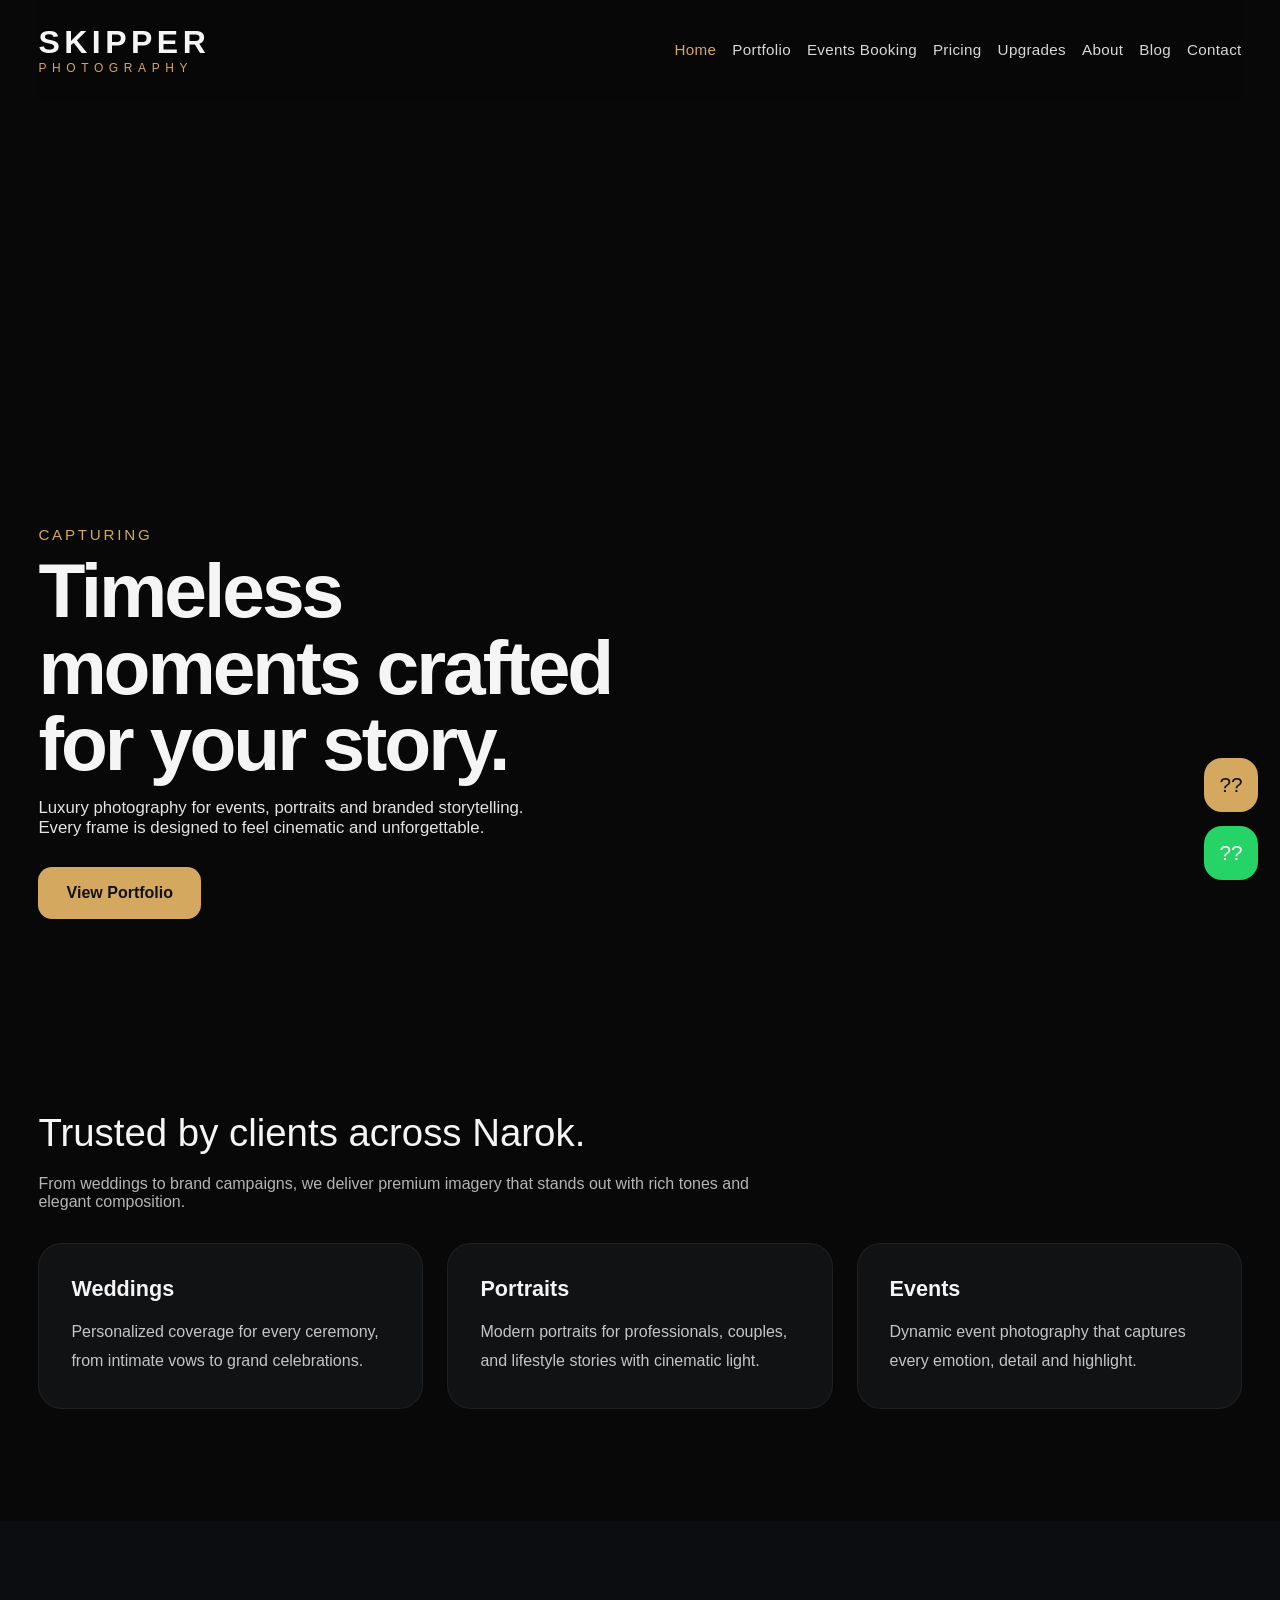
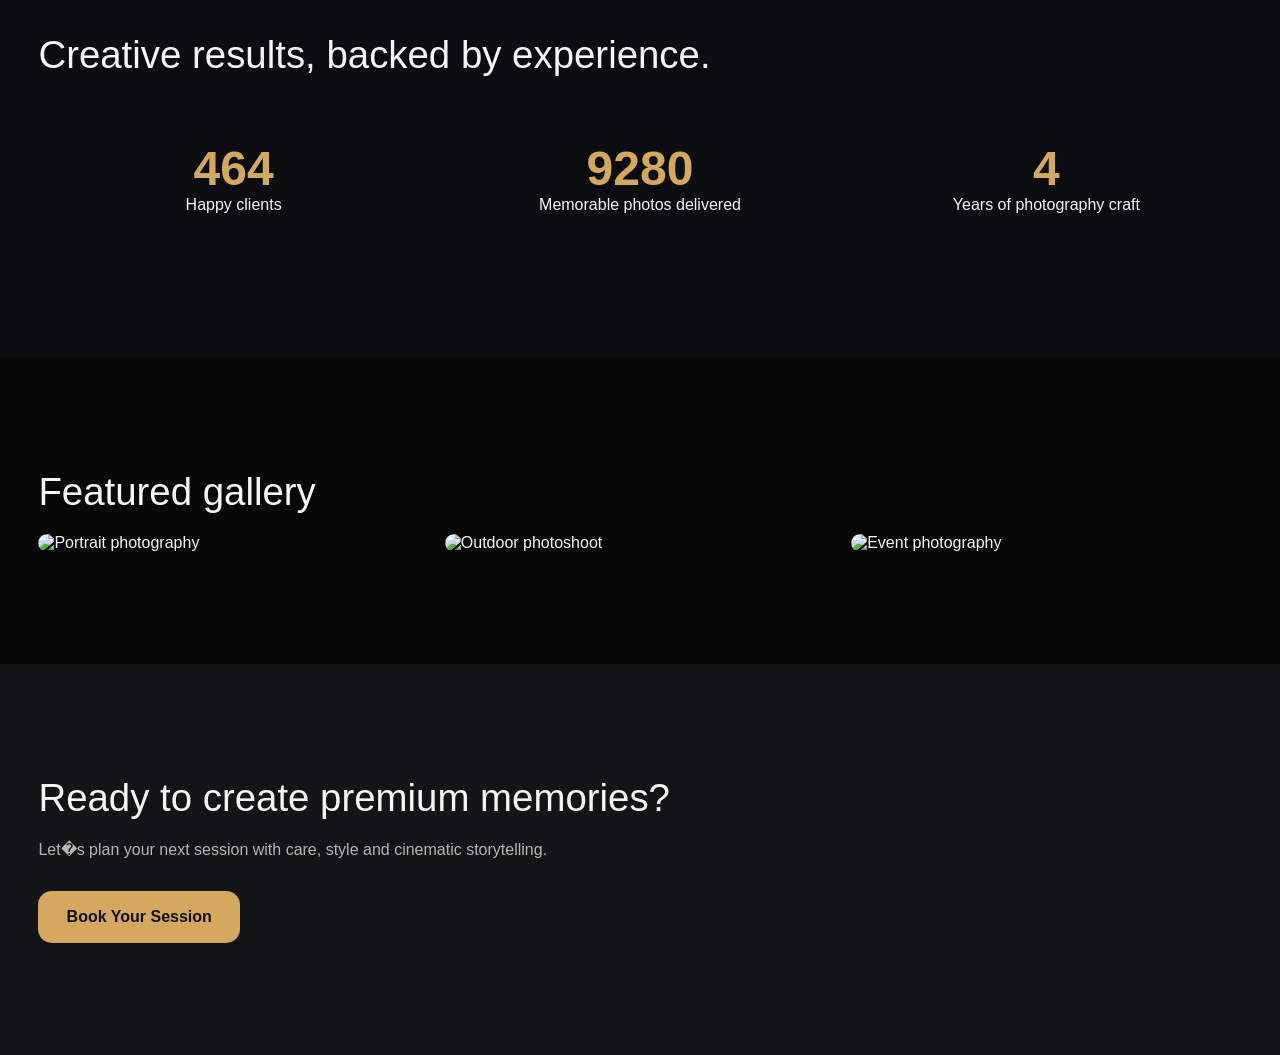
==== commit e21cd269: "updated Co-authored-by: Copilot <copilot@github.com>" ====
--- a/index.html
+++ b/index.html
@@ -24,7 +24,7 @@
       <a href='blog.html'>Blog</a>
       <a href='contact.html'>Contact</a>
     </nav>
-    <button class='menu-toggle' aria-label='Toggle navigation' onclick='toggleMenu()'>?</button>
+    <button class='menu-toggle' aria-label='Toggle navigation' onclick='toggleMenu()'>☰</button>
   </div>
   <div class='nav-mobile' id='navMobile'>
     <a href='index.html' class='active'>Home</a>
